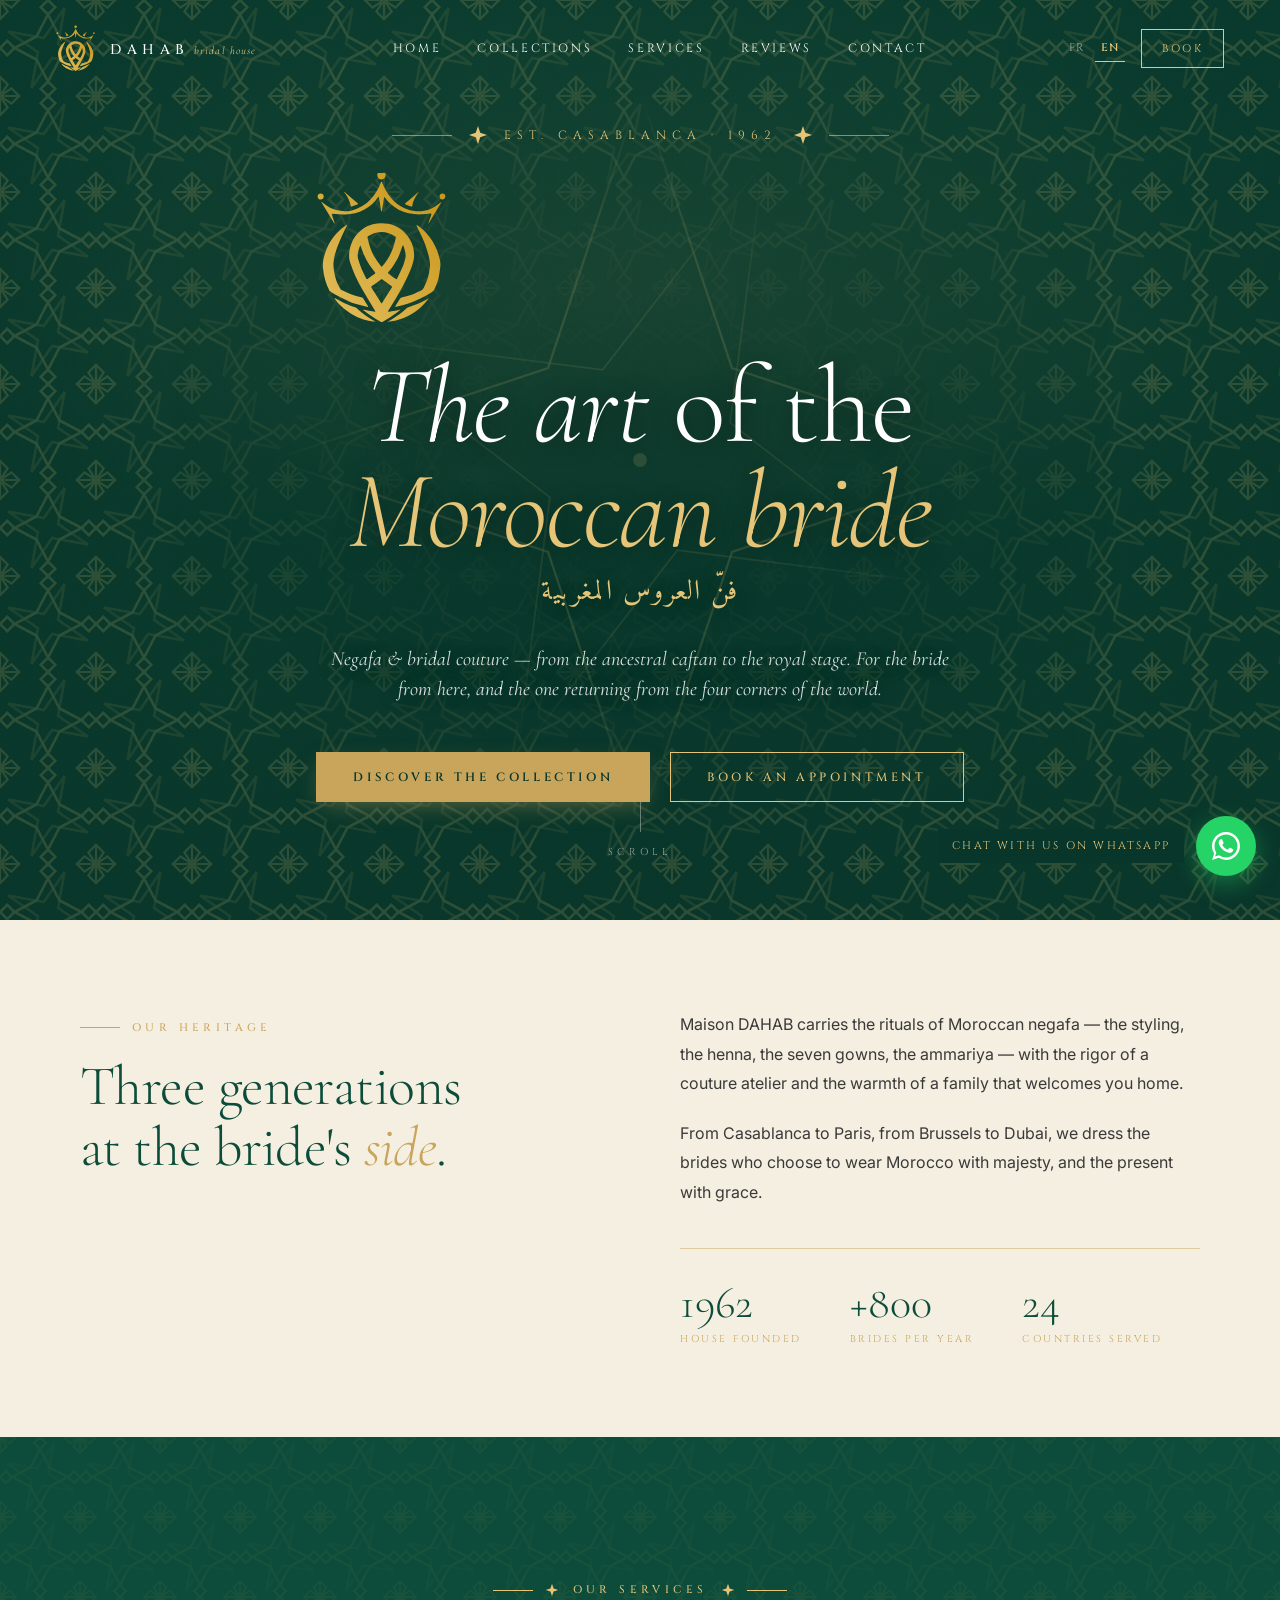
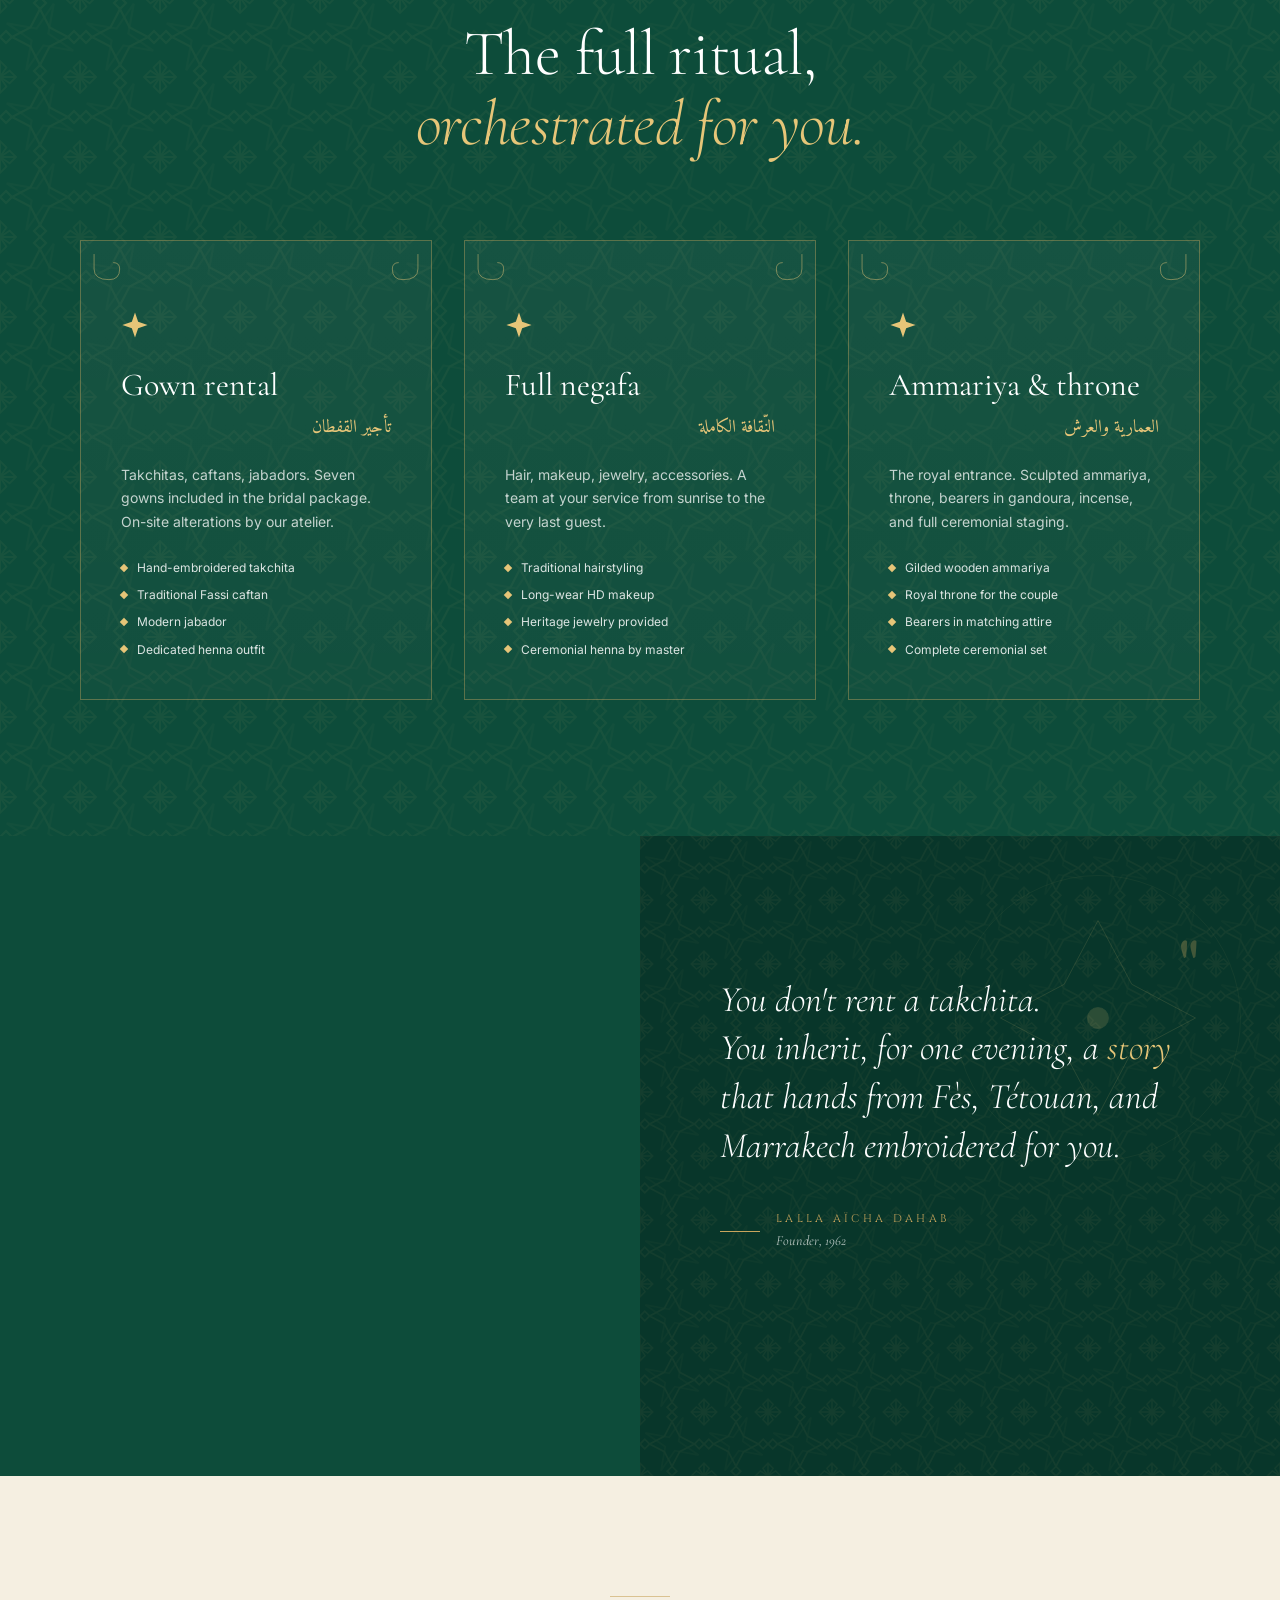
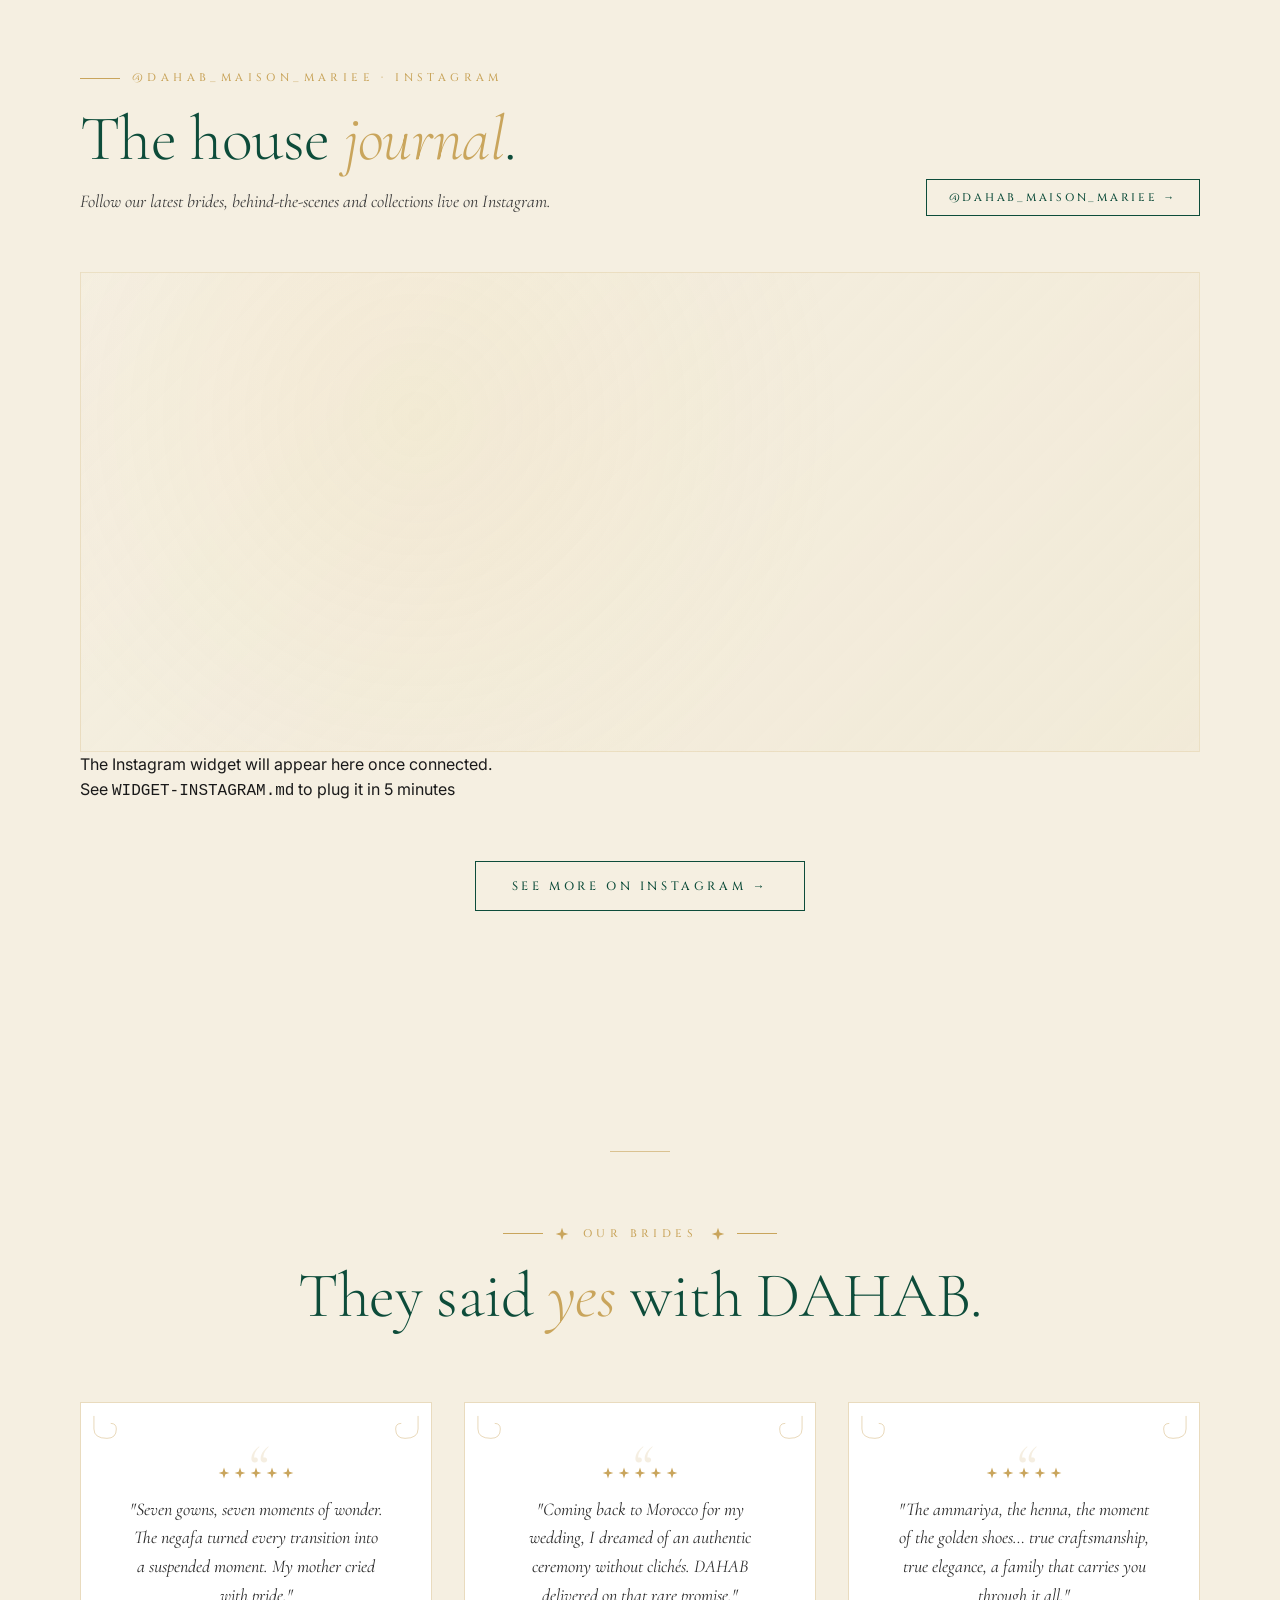
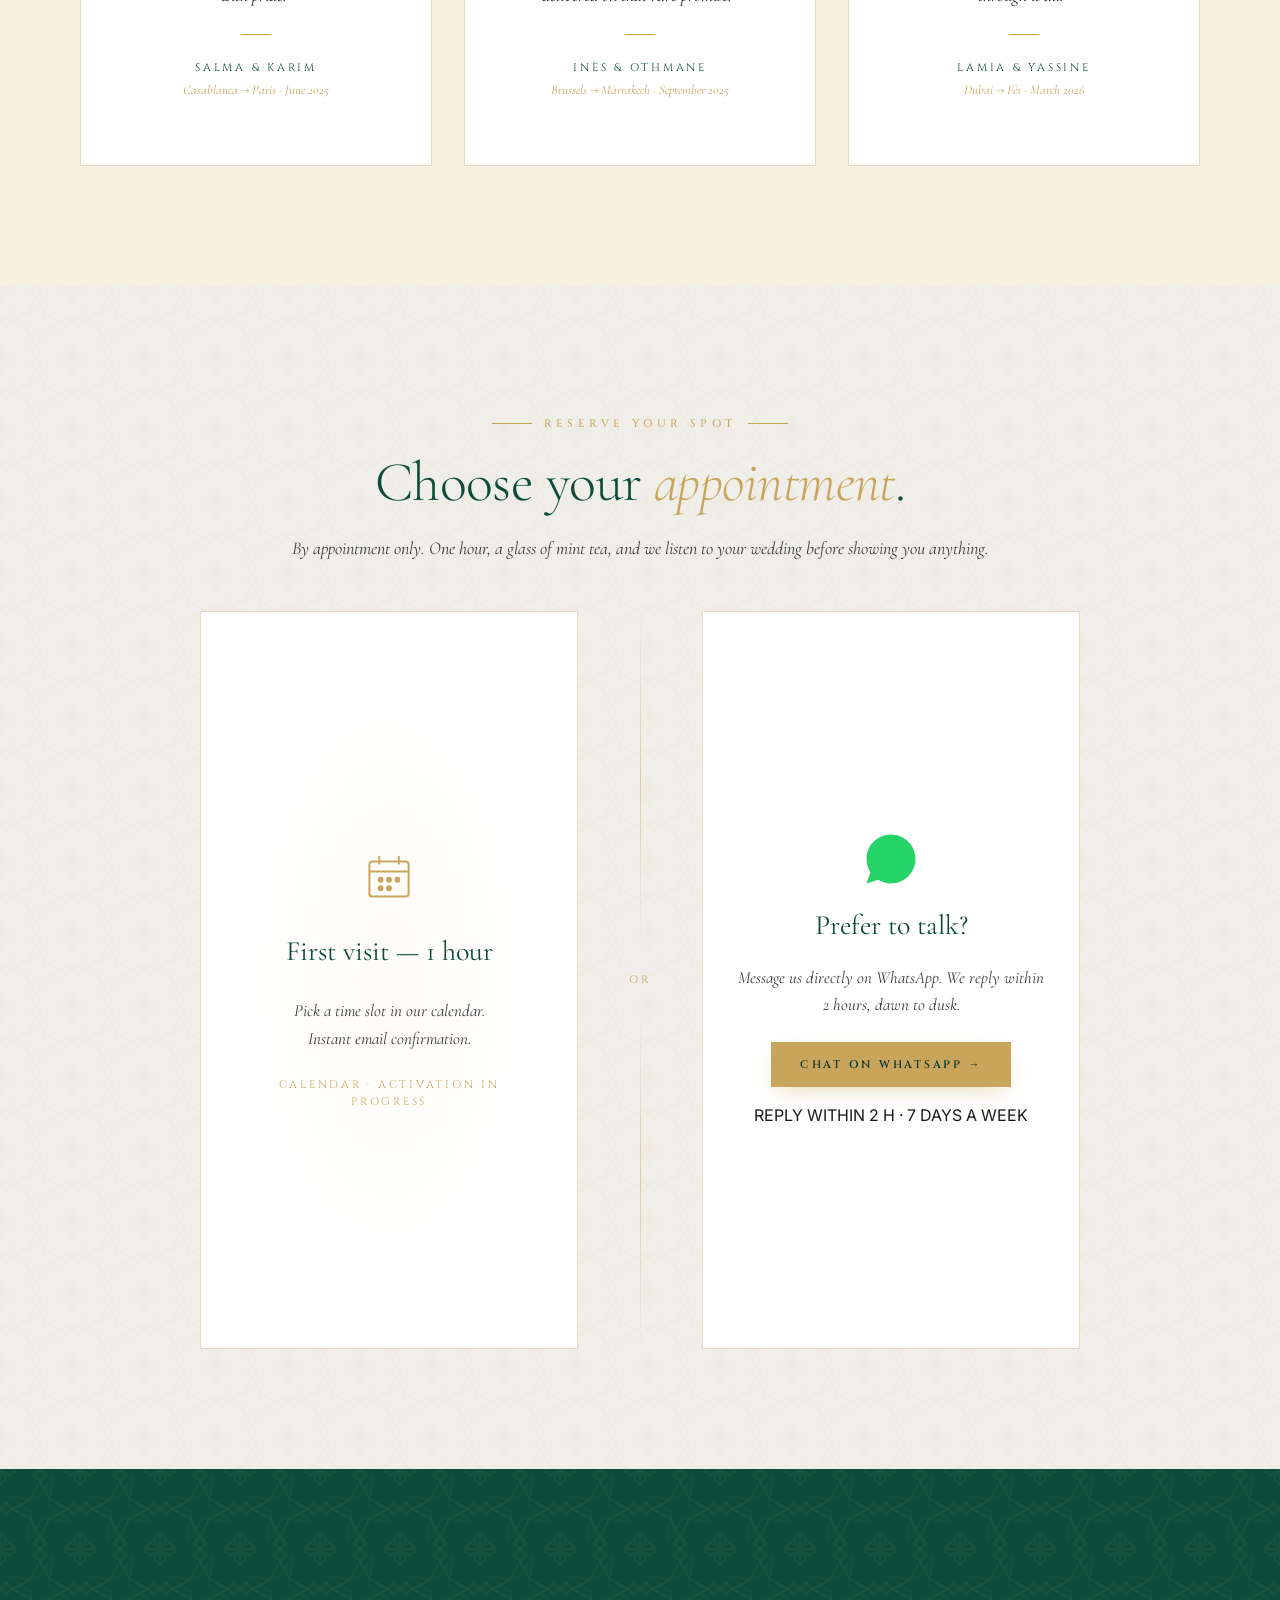
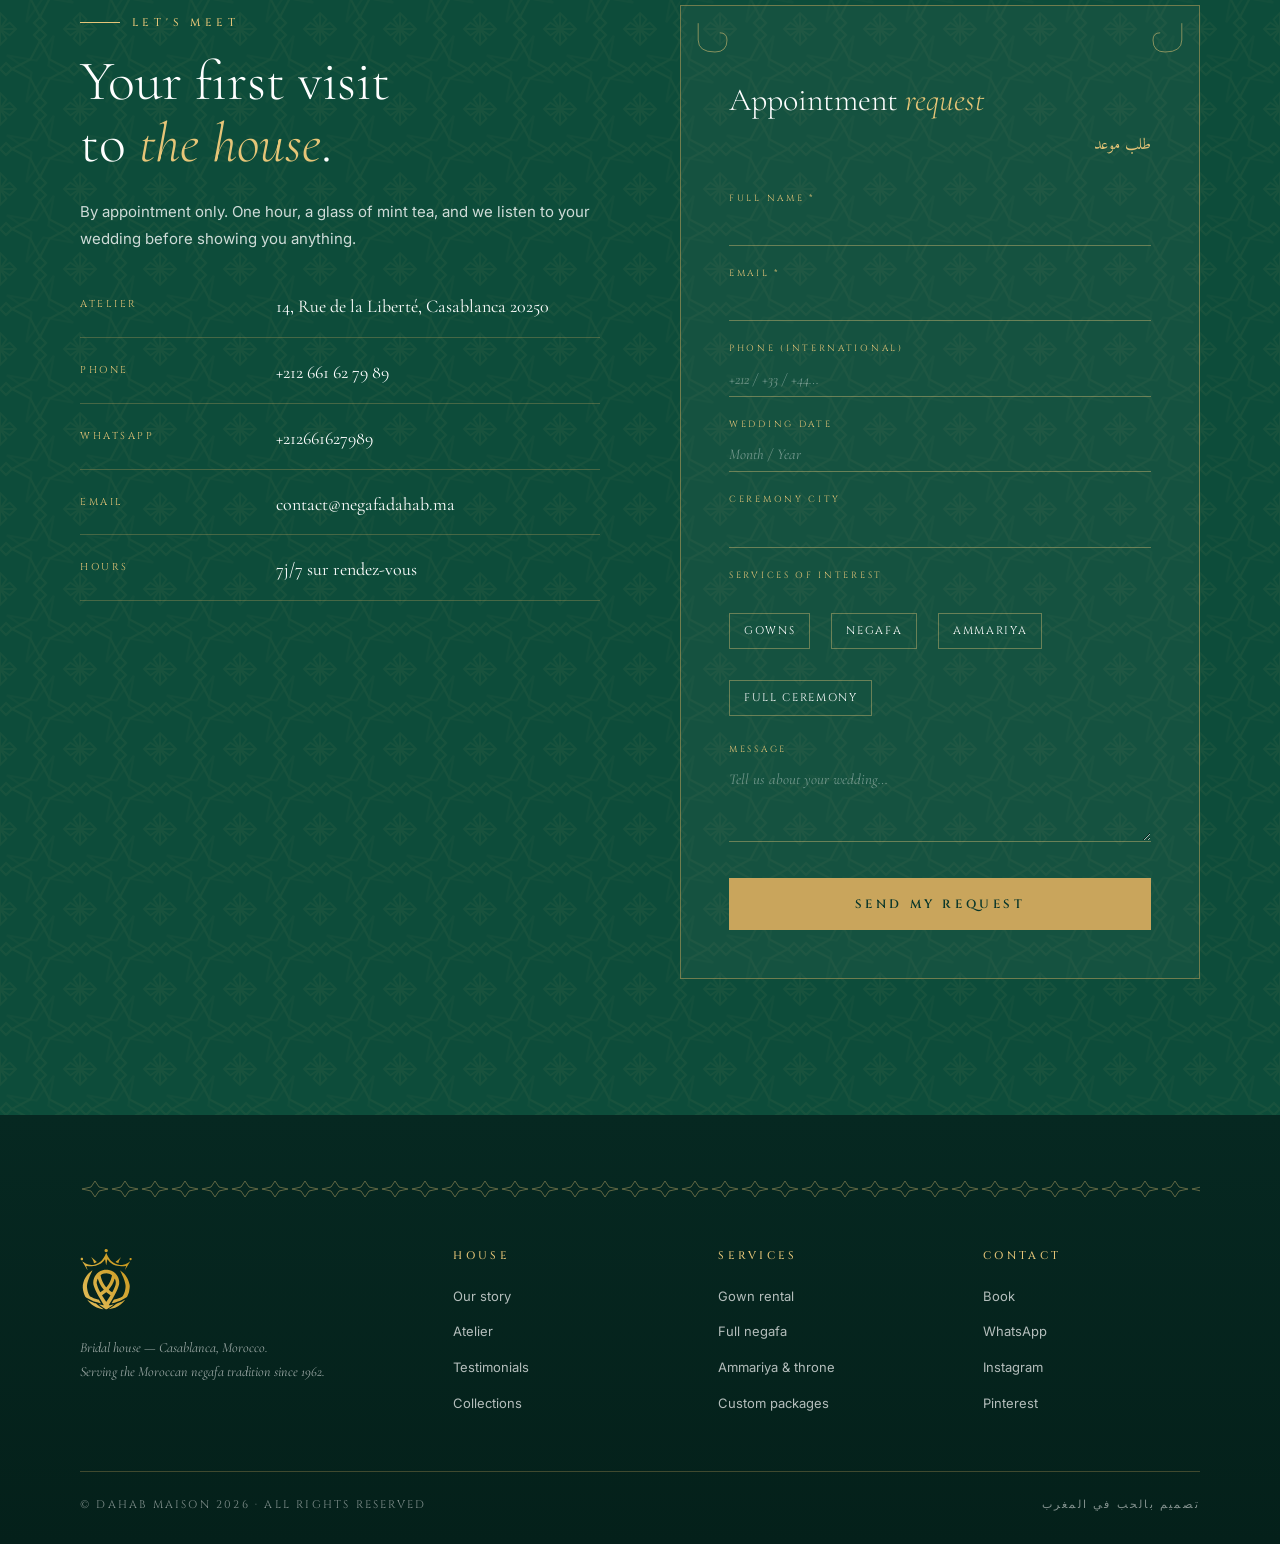
==== en/index.html @ 63f84996 "Initial site" ====
<!doctype html>
<html lang="en">
<head>
  <meta charset="utf-8">
  <meta name="viewport" content="width=device-width, initial-scale=1, viewport-fit=cover">

  <title>DAHAB · Bridal House — Moroccan Negafa &amp; Couture in Casablanca</title>
  <meta name="description" content="Maison DAHAB has carried the Moroccan negafa tradition since 1962 — bridal styling, henna, seven gowns, ammariya. Couture nuptial atelier in Casablanca. By appointment.">
  <meta name="keywords" content="negafa, Moroccan wedding, takchita, caftan, ammariya, henna, bride Casablanca, DAHAB, Morocco wedding, bridal couture">
  <meta name="author" content="DAHAB Bridal House">
  <meta name="theme-color" content="#0d4c3a">

  <link rel="canonical" href="https://negafadahab.ma/en/">
  <link rel="alternate" hreflang="fr" href="https://negafadahab.ma/">
  <link rel="alternate" hreflang="en" href="https://negafadahab.ma/en/">
  <link rel="alternate" hreflang="x-default" href="https://negafadahab.ma/">

  <meta property="og:type" content="website">
  <meta property="og:locale" content="en_US">
  <meta property="og:locale:alternate" content="fr_MA">
  <meta property="og:title" content="DAHAB · Moroccan Bridal House — Casablanca">
  <meta property="og:description" content="Negafa &amp; bridal couture. Three generations serving the bride — since 1962.">
  <meta property="og:url" content="https://negafadahab.ma/en/">
  <meta property="og:site_name" content="DAHAB Bridal House">
  <meta property="og:image" content="https://negafadahab.ma/assets/images/og-image.jpg">
  <meta name="twitter:card" content="summary_large_image">
  <meta name="twitter:image" content="https://negafadahab.ma/assets/images/og-image.jpg">

  <link rel="icon" type="image/png" sizes="32x32" href="../assets/images/favicon-32.png">
  <link rel="apple-touch-icon" sizes="180x180" href="../assets/images/apple-touch-icon.png">

  <link rel="preconnect" href="https://fonts.googleapis.com">
  <link rel="preconnect" href="https://fonts.gstatic.com" crossorigin>
  <link rel="stylesheet" href="https://fonts.googleapis.com/css2?family=Cormorant+Garamond:ital,wght@0,300;0,400;1,300;1,400&family=Cinzel:wght@400;500;600&family=Amiri:ital,wght@0,400;1,400&family=Inter:wght@300;400;500;600&display=swap">
  <link rel="stylesheet" href="../assets/css/style.css">

  <script type="application/ld+json">
  {
    "@context": "https://schema.org",
    "@type": "BeautySalon",
    "name": "DAHAB Bridal House",
    "alternateName": "Negafa DAHAB",
    "description": "Moroccan negafa house — bridal styling, henna, seven gowns, ammariya. Three generations serving the bride since 1962.",
    "url": "https://negafadahab.ma/en/",
    "logo": "https://negafadahab.ma/assets/images/logo-emblem-512.png",
    "image": "https://negafadahab.ma/assets/images/og-image.jpg",
    "telephone": "+212 661 62 79 89",
    "priceRange": "$$$$",
    "address": {
      "@type": "PostalAddress",
      "streetAddress": "14, Rue de la Liberté",
      "addressLocality": "Casablanca",
      "postalCode": "20250",
      "addressCountry": "MA"
    },
    "openingHoursSpecification": [{
      "@type": "OpeningHoursSpecification",
      "dayOfWeek": ["Monday","Tuesday","Wednesday","Thursday","Friday","Saturday","Sunday"],
      "opens": "00:00",
      "closes": "23:59",
      "description": "Sur rendez-vous uniquement / By appointment only"
    }],
    "founder": "Lalla Aïcha Dahab",
    "foundingDate": "1962"
  }
  </script>
</head>
<body>

<!-- ============ NAV ============ -->
<nav class="nav" role="navigation" aria-label="Main navigation">
  <a href="#home" class="nav__brand" aria-label="DAHAB — Home">
    <img src="../assets/images/logo-emblem.svg" width="42" alt="DAHAB" class="dahab-logo"/>
    <span class="nav__brand-text">
      <span class="word">DAHAB</span>
      <span class="sub">bridal house</span>
    </span>
  </a>

  <div class="nav__links">
    <a href="#home">Home</a>
    <a href="#collections">Collections</a>
    <a href="#services">Services</a>
    <a href="#reviews">Reviews</a>
    <a href="#contact">Contact</a>
  </div>

  <div class="nav__right">
    <div class="lang-switcher">
      <a href="../">FR</a>
      <a href="./" class="active" aria-current="page">EN</a>
    </div>
    <a href="#contact" class="nav__cta">Book</a>
    <button class="nav__hamburger" aria-label="Open menu" aria-expanded="false">
      <span></span><span></span><span></span>
    </button>
  </div>
</nav>

<div class="mobile-drawer" role="dialog" aria-label="Mobile menu">
  <a href="#home">Home</a>
  <a href="#collections">Collections</a>
  <a href="#services">Services</a>
  <a href="#reviews">Reviews</a>
  <a href="#contact">Contact</a>
  <a href="../">Français</a>
</div>

<!-- ============ HERO ============ -->
<section class="hero" id="home">
  <div class="hero__media">
    <video class="hero__video hero__video--mobile" autoplay muted loop playsinline preload="metadata"
           poster="../assets/images/hero-poster.jpg" aria-hidden="true">
      <source src="../assets/video/hero-mobile.mp4" type="video/mp4">
    </video>
  </div>
  <div class="hero__overlay"></div>

  <svg class="hero__pattern" xmlns="http://www.w3.org/2000/svg" width="100%" height="100%" preserveAspectRatio="xMidYMid slice" aria-hidden="true">
    <defs>
      <pattern id="khatamHero" x="0" y="0" width="96" height="96" patternUnits="userSpaceOnUse">
        <g fill="none" stroke="#e6c578" stroke-width="2.6" stroke-linejoin="miter" stroke-linecap="square">
          <polygon points="48.0,14.399999999999999 59.519999999999996,36.480000000000004 81.6,48.0 59.519999999999996,59.519999999999996 48.0,81.6 36.480000000000004,59.519999999999996 14.399999999999999,48.0 36.480000000000004,36.480000000000004"/>
          <polygon points="48.0,4.800000000000001 55.67999999999999,40.32 91.19999999999999,48.0 55.67999999999999,55.67999999999999 48.0,91.19999999999999 40.32,55.67999999999999 4.800000000000001,48.0 40.32,40.32" transform="rotate(22.5 48.0 48.0)" opacity="0.55"/>
        </g>
        <g fill="none" stroke="#e6c578" stroke-width="2.6" stroke-linejoin="miter">
          <polygon points="48.0,0 55.199999999999996,7.199999999999999 48.0,14.399999999999999 40.8,7.199999999999999"/>
          <polygon points="96,48.0 88.80000000000001,55.199999999999996 81.6,48.0 88.80000000000001,40.8"/>
          <polygon points="48.0,96 55.199999999999996,88.80000000000001 48.0,81.6 40.8,88.80000000000001"/>
          <polygon points="0,48.0 7.199999999999999,55.199999999999996 14.399999999999999,48.0 7.199999999999999,40.8"/>
        </g>
        <g fill="none" stroke="#e6c578" stroke-width="2.21" stroke-linejoin="miter">
          <polygon points="0,0 11.52,7.68 19.200000000000003,0"/>
          <polygon points="0,0 7.68,11.52 0,19.200000000000003"/>
          <polygon points="96,0 84.48,7.68 76.80000000000001,0"/>
          <polygon points="96,0 88.32000000000001,11.52 96,19.200000000000003"/>
          <polygon points="0,96 11.52,88.32000000000001 19.200000000000003,96"/>
          <polygon points="0,96 7.68,84.48 0,76.80000000000001"/>
          <polygon points="96,96 84.48,88.32000000000001 76.80000000000001,96"/>
          <polygon points="96,96 88.32000000000001,84.48 96,76.80000000000001"/>
        </g>
      </pattern>
    </defs>
    <rect width="100%" height="100%" fill="url(#khatamHero)"/>
  </svg>

  <svg class="hero__medallion" viewBox="0 0 400 400" xmlns="http://www.w3.org/2000/svg" aria-hidden="true">
    <defs>
      <radialGradient id="medFade" cx="50%" cy="50%" r="50%">
        <stop offset="0%" stop-color="#e6c578" stop-opacity="0.9"/>
        <stop offset="55%" stop-color="#e6c578" stop-opacity="0.5"/>
        <stop offset="100%" stop-color="#e6c578" stop-opacity="0"/>
      </radialGradient>
    </defs>
    <g fill="none" stroke="url(#medFade)" stroke-width="0.8" stroke-linejoin="miter">
      <circle cx="200" cy="200" r="190"/>
      <circle cx="200" cy="200" r="160" opacity="0.7"/>
      <polygon points="200,40 240,160 360,200 240,240 200,360 160,240 40,200 160,160" stroke-width="1"/>
      <polygon points="200,60 230,170 340,200 230,230 200,340 170,230 60,200 170,170" transform="rotate(22.5 200 200)" opacity="0.7"/>
      <circle cx="200" cy="200" r="70" opacity="0.5"/>
    </g>
    <circle cx="200" cy="200" r="3" fill="#e6c578" opacity="0.8"/>
  </svg>

  <div class="hero__inner">
    <div class="hero__eyebrow">
      <span class="line"></span>
      <svg width="20" height="20" viewBox="0 0 40 40" aria-hidden="true"><g fill="#e6c578"><polygon points="20,2 24.5,15.5 38,20 24.5,24.5 20,38 15.5,24.5 2,20 15.5,15.5"/></g></svg>
      <span class="label">EST. CASABLANCA · 1962</span>
      <svg width="20" height="20" viewBox="0 0 40 40" aria-hidden="true"><g fill="#e6c578"><polygon points="20,2 24.5,15.5 38,20 24.5,24.5 20,38 15.5,24.5 2,20 15.5,15.5"/></g></svg>
      <span class="line"></span>
    </div>

    <img src="../assets/images/logo-emblem.svg" width="140" alt="DAHAB" class="dahab-logo"/>

    <h1>
      <span class="it">The art</span> of the <br>
      <span class="gold">Moroccan bride</span>
    </h1>

    <div class="hero__arabic" dir="rtl" lang="ar">فنّ العروس المغربية</div>

    <p class="lead">
      Negafa &amp; bridal couture — from the ancestral caftan to the royal stage. For the bride from here, and the one returning from the four corners of the world.
    </p>

    <div class="hero__ctas">
      <a href="#collections" class="btn btn--gold">Discover the collection</a>
      <a href="#booking" class="btn btn--outline">Book an appointment</a>
    </div>
  </div>

  <a href="#heritage" class="hero__scroll" aria-label="Scroll down">SCROLL</a>
</section>

<!-- ============ HERITAGE ============ -->
<section class="heritage reveal" id="heritage">
  <div class="heritage__grid">
    <div>
      <div class="eyebrow">OUR HERITAGE</div>
      <h2 class="h-display">
        Three generations<br>at the bride's <span class="gold">side</span>.
      </h2>
    </div>
    <div>
      <p class="body-text">
        Maison DAHAB carries the rituals of Moroccan negafa — the styling, the henna, the seven gowns, the ammariya — with the rigor of a couture atelier and the warmth of a family that welcomes you home.
      </p>
      <p class="body-text">
        From Casablanca to Paris, from Brussels to Dubai, we dress the brides who choose to wear Morocco with majesty, and the present with grace.
      </p>
      <div class="stats">
        <div><div class="stat__num">1962</div><div class="stat__label">House founded</div></div>
        <div><div class="stat__num">+800</div><div class="stat__label">Brides per year</div></div>
        <div><div class="stat__num">24</div><div class="stat__label">Countries served</div></div>
      </div>
    </div>
  </div>
</section>

<!-- ============ SERVICES ============ -->
<section class="services" id="services">
  <svg class="services__bg" xmlns="http://www.w3.org/2000/svg" width="100%" height="100%" preserveAspectRatio="xMidYMid slice" aria-hidden="true">
    <defs><pattern id="khatamSvc" x="0" y="0" width="80" height="80" patternUnits="userSpaceOnUse">
        <g fill="none" stroke="#e6c578" stroke-width="2.2" stroke-linejoin="miter" stroke-linecap="square">
          <polygon points="40.0,12.0 49.6,30.4 68.0,40.0 49.6,49.6 40.0,68.0 30.4,49.6 12.0,40.0 30.4,30.4"/>
          <polygon points="40.0,4.0 46.4,33.6 76.0,40.0 46.4,46.4 40.0,76.0 33.6,46.4 4.0,40.0 33.6,33.6" transform="rotate(22.5 40.0 40.0)" opacity="0.55"/>
        </g>
        <g fill="none" stroke="#e6c578" stroke-width="2.2" stroke-linejoin="miter">
          <polygon points="40.0,0 46.0,6.0 40.0,12.0 34.0,6.0"/>
          <polygon points="80,40.0 74.0,46.0 68.0,40.0 74.0,34.0"/>
          <polygon points="40.0,80 46.0,74.0 40.0,68.0 34.0,74.0"/>
          <polygon points="0,40.0 6.0,46.0 12.0,40.0 6.0,34.0"/>
        </g>
        <g fill="none" stroke="#e6c578" stroke-width="1.87" stroke-linejoin="miter">
          <polygon points="0,0 9.6,6.4 16.0,0"/>
          <polygon points="0,0 6.4,9.6 0,16.0"/>
          <polygon points="80,0 70.4,6.4 64.0,0"/>
          <polygon points="80,0 73.60000000000001,9.6 80,16.0"/>
          <polygon points="0,80 9.6,73.60000000000001 16.0,80"/>
          <polygon points="0,80 6.4,70.4 0,64.0"/>
          <polygon points="80,80 70.4,73.60000000000001 64.0,80"/>
          <polygon points="80,80 73.60000000000001,70.4 80,64.0"/>
        </g>
      </pattern></defs>
    <rect width="100%" height="100%" fill="url(#khatamSvc)"/>
  </svg>
  <div class="services__inner">
    <div class="services__head reveal">
      <div class="eyebrow eyebrow--center eyebrow--light">
        <span style="display:inline-flex;align-items:center;gap:14px;">
          <svg width="14" height="14" viewBox="0 0 40 40" aria-hidden="true"><g fill="#e6c578"><polygon points="20,2 24.5,15.5 38,20 24.5,24.5 20,38 15.5,24.5 2,20 15.5,15.5"/></g></svg>
          OUR SERVICES
          <svg width="14" height="14" viewBox="0 0 40 40" aria-hidden="true"><g fill="#e6c578"><polygon points="20,2 24.5,15.5 38,20 24.5,24.5 20,38 15.5,24.5 2,20 15.5,15.5"/></g></svg>
        </span>
      </div>
      <h2 class="h-display h-display--on-dark">The full ritual,<br><span class="gold">orchestrated for you.</span></h2>
    </div>

    <div class="services__grid">
      <article class="service-card reveal">
        <svg class="corner corner--tl" viewBox="0 0 60 60" aria-hidden="true"><g fill="none" stroke="#e6c578" stroke-width="0.9"><path d="M2 2 L2 30 Q2 50 30 50 Q50 50 50 30 Q50 18 38 18"/></g></svg>
        <svg class="corner corner--tr" viewBox="0 0 60 60" aria-hidden="true"><g fill="none" stroke="#e6c578" stroke-width="0.9"><path d="M2 2 L2 30 Q2 50 30 50 Q50 50 50 30 Q50 18 38 18"/></g></svg>
        <div class="service-card__inner">
          <svg width="28" height="28" viewBox="0 0 40 40" aria-hidden="true"><g fill="#e6c578"><polygon points="20,2 24.5,15.5 38,20 24.5,24.5 20,38 15.5,24.5 2,20 15.5,15.5"/></g></svg>
          <h3>Gown rental</h3>
          <div class="ar" dir="rtl" lang="ar">تأجير القفطان</div>
          <p>Takchitas, caftans, jabadors. Seven gowns included in the bridal package. On-site alterations by our atelier.</p>
          <ul>
            <li>Hand-embroidered takchita</li>
            <li>Traditional Fassi caftan</li>
            <li>Modern jabador</li>
            <li>Dedicated henna outfit</li>
          </ul>
        </div>
      </article>

      <article class="service-card reveal">
        <svg class="corner corner--tl" viewBox="0 0 60 60" aria-hidden="true"><g fill="none" stroke="#e6c578" stroke-width="0.9"><path d="M2 2 L2 30 Q2 50 30 50 Q50 50 50 30 Q50 18 38 18"/></g></svg>
        <svg class="corner corner--tr" viewBox="0 0 60 60" aria-hidden="true"><g fill="none" stroke="#e6c578" stroke-width="0.9"><path d="M2 2 L2 30 Q2 50 30 50 Q50 50 50 30 Q50 18 38 18"/></g></svg>
        <div class="service-card__inner">
          <svg width="28" height="28" viewBox="0 0 40 40" aria-hidden="true"><g fill="#e6c578"><polygon points="20,2 24.5,15.5 38,20 24.5,24.5 20,38 15.5,24.5 2,20 15.5,15.5"/></g></svg>
          <h3>Full negafa</h3>
          <div class="ar" dir="rtl" lang="ar">النّقافة الكاملة</div>
          <p>Hair, makeup, jewelry, accessories. A team at your service from sunrise to the very last guest.</p>
          <ul>
            <li>Traditional hairstyling</li>
            <li>Long-wear HD makeup</li>
            <li>Heritage jewelry provided</li>
            <li>Ceremonial henna by master</li>
          </ul>
        </div>
      </article>

      <article class="service-card reveal">
        <svg class="corner corner--tl" viewBox="0 0 60 60" aria-hidden="true"><g fill="none" stroke="#e6c578" stroke-width="0.9"><path d="M2 2 L2 30 Q2 50 30 50 Q50 50 50 30 Q50 18 38 18"/></g></svg>
        <svg class="corner corner--tr" viewBox="0 0 60 60" aria-hidden="true"><g fill="none" stroke="#e6c578" stroke-width="0.9"><path d="M2 2 L2 30 Q2 50 30 50 Q50 50 50 30 Q50 18 38 18"/></g></svg>
        <div class="service-card__inner">
          <svg width="28" height="28" viewBox="0 0 40 40" aria-hidden="true"><g fill="#e6c578"><polygon points="20,2 24.5,15.5 38,20 24.5,24.5 20,38 15.5,24.5 2,20 15.5,15.5"/></g></svg>
          <h3>Ammariya &amp; throne</h3>
          <div class="ar" dir="rtl" lang="ar">العمارية والعرش</div>
          <p>The royal entrance. Sculpted ammariya, throne, bearers in gandoura, incense, and full ceremonial staging.</p>
          <ul>
            <li>Gilded wooden ammariya</li>
            <li>Royal throne for the couple</li>
            <li>Bearers in matching attire</li>
            <li>Complete ceremonial set</li>
          </ul>
        </div>
      </article>
    </div>
  </div>
</section>

<!-- ============ EDITORIAL ============ -->
<section class="editorial" id="atelier">
  <div class="editorial__grid">
    <div class="editorial__photo" data-img style="--bg-image: url('/assets/images/founder.jpg');" role="img" aria-label="Lalla Aïcha Dahab — house founder"></div>
    <div class="editorial__copy">
      <svg class="editorial__pattern" xmlns="http://www.w3.org/2000/svg" width="100%" height="100%" preserveAspectRatio="xMidYMid slice" aria-hidden="true"><defs><pattern id="khatamEd" x="0" y="0" width="64" height="64" patternUnits="userSpaceOnUse">
        <g fill="none" stroke="#e6c578" stroke-width="1.8" stroke-linejoin="miter" stroke-linecap="square">
          <polygon points="32.0,9.6 39.68,24.32 54.4,32.0 39.68,39.68 32.0,54.4 24.32,39.68 9.6,32.0 24.32,24.32"/>
          <polygon points="32.0,3.2 37.12,26.88 60.8,32.0 37.12,37.12 32.0,60.8 26.88,37.12 3.2,32.0 26.88,26.88" transform="rotate(22.5 32.0 32.0)" opacity="0.55"/>
        </g>
        <g fill="none" stroke="#e6c578" stroke-width="1.8" stroke-linejoin="miter">
          <polygon points="32.0,0 36.8,4.8 32.0,9.6 27.2,4.8"/>
          <polygon points="64,32.0 59.2,36.8 54.4,32.0 59.2,27.2"/>
          <polygon points="32.0,64 36.8,59.2 32.0,54.4 27.2,59.2"/>
          <polygon points="0,32.0 4.8,36.8 9.6,32.0 4.8,27.2"/>
        </g>
        <g fill="none" stroke="#e6c578" stroke-width="1.53" stroke-linejoin="miter">
          <polygon points="0,0 7.68,5.12 12.8,0"/>
          <polygon points="0,0 5.12,7.68 0,12.8"/>
          <polygon points="64,0 56.32,5.12 51.2,0"/>
          <polygon points="64,0 58.88,7.68 64,12.8"/>
          <polygon points="0,64 7.68,58.88 12.8,64"/>
          <polygon points="0,64 5.12,56.32 0,51.2"/>
          <polygon points="64,64 56.32,58.88 51.2,64"/>
          <polygon points="64,64 58.88,56.32 64,51.2"/>
        </g>
      </pattern></defs><rect width="100%" height="100%" fill="url(#khatamEd)"/></svg>
      <svg class="editorial__medallion" viewBox="0 0 400 400" aria-hidden="true"><g fill="none" stroke="#e6c578" stroke-width="1"><circle cx="200" cy="200" r="190" opacity="0.4"/><polygon points="200,70 245,155 330,200 245,245 200,330 155,245 70,200 155,155"/><circle cx="200" cy="200" r="14" fill="#e6c578" opacity="0.9"/></g></svg>
      <div style="position:relative;">
        <div class="editorial__quote-mark" dir="rtl">"</div>
        <p class="editorial__quote">
          You don't rent a takchita.<br>
          You inherit, for one evening, a <span class="gold">story</span> that hands from Fès, Tétouan, and Marrakech embroidered for you.
        </p>
        <div class="editorial__attr">
          <span class="line"></span>
          <div>
            <div class="name">LALLA AÏCHA DAHAB</div>
            <div class="role">Founder, 1962</div>
          </div>
        </div>
      </div>
    </div>
  </div>
</section>

<!-- ============ GALLERY (Instagram feed) ============ -->
<section class="gallery" id="collections">
  <div class="gallery__inner">
    <div class="gallery__head reveal">
      <div>
        <div class="eyebrow">@DAHAB_MAISON_MARIEE · INSTAGRAM</div>
        <h2 class="h-display">
          The house <span class="gold">journal</span>.
        </h2>
        <p class="gallery__intro">
          Follow our latest brides, behind-the-scenes and collections live on Instagram.
        </p>
      </div>
      <a href="https://www.instagram.com/dahab_maison_mariee/" target="_blank" rel="noopener" data-cfg-instagram class="btn btn--outline-dark btn--small gallery__follow">
        @dahab_maison_mariee →
      </a>
    </div>

    <div class="instagram-feed" id="instagram-feed" data-posts="9">
      <div class="elfsight-app-f809338d-544b-4438-9998-e656a248acb5" data-elfsight-app-lazy></div>
        <p>The Instagram widget will appear here once connected.</p>
        <p class="hint">See <code>WIDGET-INSTAGRAM.md</code> to plug it in 5 minutes</p>
      </div>
    </div>

    <div class="gallery__archive">
      <a href="https://www.instagram.com/dahab_maison_mariee/" target="_blank" rel="noopener" data-cfg-instagram class="btn btn--outline-dark">
        See more on Instagram →
      </a>
    </div>
  </div>
</section>

<!-- ============ TESTIMONIALS ============ -->
<section class="testimonials reveal" id="reviews">
  <div class="testimonials__inner">
    <div class="testimonials__head">
      <div class="eyebrow eyebrow--center">
        <span style="display:inline-flex;align-items:center;gap:14px;">
          <svg width="14" height="14" viewBox="0 0 40 40" aria-hidden="true"><g fill="#c9a55c"><polygon points="20,2 24.5,15.5 38,20 24.5,24.5 20,38 15.5,24.5 2,20 15.5,15.5"/></g></svg>
          OUR BRIDES
          <svg width="14" height="14" viewBox="0 0 40 40" aria-hidden="true"><g fill="#c9a55c"><polygon points="20,2 24.5,15.5 38,20 24.5,24.5 20,38 15.5,24.5 2,20 15.5,15.5"/></g></svg>
        </span>
      </div>
      <h2 class="h-display">They said <span class="gold">yes</span> with DAHAB.</h2>
    </div>

    <div class="testimonials__grid">
      <article class="testimonial">
        <svg class="corner corner--tl" viewBox="0 0 60 60" aria-hidden="true"><g fill="none" stroke="#c9a55c" stroke-width="0.9"><path d="M2 2 L2 30 Q2 50 30 50 Q50 50 50 30 Q50 18 38 18"/></g></svg>
        <svg class="corner corner--tr" viewBox="0 0 60 60" aria-hidden="true"><g fill="none" stroke="#c9a55c" stroke-width="0.9"><path d="M2 2 L2 30 Q2 50 30 50 Q50 50 50 30 Q50 18 38 18"/></g></svg>
        <div class="testimonial__inner">
          <div class="testimonial__stars" aria-label="5 stars">
            <svg width="12" height="12" viewBox="0 0 40 40"><polygon points="20,2 24.5,15.5 38,20 24.5,24.5 20,38 15.5,24.5 2,20 15.5,15.5" fill="#c9a55c"/></svg>
            <svg width="12" height="12" viewBox="0 0 40 40"><polygon points="20,2 24.5,15.5 38,20 24.5,24.5 20,38 15.5,24.5 2,20 15.5,15.5" fill="#c9a55c"/></svg>
            <svg width="12" height="12" viewBox="0 0 40 40"><polygon points="20,2 24.5,15.5 38,20 24.5,24.5 20,38 15.5,24.5 2,20 15.5,15.5" fill="#c9a55c"/></svg>
            <svg width="12" height="12" viewBox="0 0 40 40"><polygon points="20,2 24.5,15.5 38,20 24.5,24.5 20,38 15.5,24.5 2,20 15.5,15.5" fill="#c9a55c"/></svg>
            <svg width="12" height="12" viewBox="0 0 40 40"><polygon points="20,2 24.5,15.5 38,20 24.5,24.5 20,38 15.5,24.5 2,20 15.5,15.5" fill="#c9a55c"/></svg>
          </div>
          <blockquote class="testimonial__quote">"Seven gowns, seven moments of wonder. The negafa turned every transition into a suspended moment. My mother cried with pride."</blockquote>
          <div class="testimonial__rule"></div>
          <div class="testimonial__name">SALMA &amp; KARIM</div>
          <div class="testimonial__meta">Casablanca → Paris · June 2025</div>
        </div>
      </article>

      <article class="testimonial">
        <svg class="corner corner--tl" viewBox="0 0 60 60" aria-hidden="true"><g fill="none" stroke="#c9a55c" stroke-width="0.9"><path d="M2 2 L2 30 Q2 50 30 50 Q50 50 50 30 Q50 18 38 18"/></g></svg>
        <svg class="corner corner--tr" viewBox="0 0 60 60" aria-hidden="true"><g fill="none" stroke="#c9a55c" stroke-width="0.9"><path d="M2 2 L2 30 Q2 50 30 50 Q50 50 50 30 Q50 18 38 18"/></g></svg>
        <div class="testimonial__inner">
          <div class="testimonial__stars" aria-label="5 stars">
            <svg width="12" height="12" viewBox="0 0 40 40"><polygon points="20,2 24.5,15.5 38,20 24.5,24.5 20,38 15.5,24.5 2,20 15.5,15.5" fill="#c9a55c"/></svg>
            <svg width="12" height="12" viewBox="0 0 40 40"><polygon points="20,2 24.5,15.5 38,20 24.5,24.5 20,38 15.5,24.5 2,20 15.5,15.5" fill="#c9a55c"/></svg>
            <svg width="12" height="12" viewBox="0 0 40 40"><polygon points="20,2 24.5,15.5 38,20 24.5,24.5 20,38 15.5,24.5 2,20 15.5,15.5" fill="#c9a55c"/></svg>
            <svg width="12" height="12" viewBox="0 0 40 40"><polygon points="20,2 24.5,15.5 38,20 24.5,24.5 20,38 15.5,24.5 2,20 15.5,15.5" fill="#c9a55c"/></svg>
            <svg width="12" height="12" viewBox="0 0 40 40"><polygon points="20,2 24.5,15.5 38,20 24.5,24.5 20,38 15.5,24.5 2,20 15.5,15.5" fill="#c9a55c"/></svg>
          </div>
          <blockquote class="testimonial__quote">"Coming back to Morocco for my wedding, I dreamed of an authentic ceremony without clichés. DAHAB delivered on that rare promise."</blockquote>
          <div class="testimonial__rule"></div>
          <div class="testimonial__name">INÈS &amp; OTHMANE</div>
          <div class="testimonial__meta">Brussels → Marrakech · September 2025</div>
        </div>
      </article>

      <article class="testimonial">
        <svg class="corner corner--tl" viewBox="0 0 60 60" aria-hidden="true"><g fill="none" stroke="#c9a55c" stroke-width="0.9"><path d="M2 2 L2 30 Q2 50 30 50 Q50 50 50 30 Q50 18 38 18"/></g></svg>
        <svg class="corner corner--tr" viewBox="0 0 60 60" aria-hidden="true"><g fill="none" stroke="#c9a55c" stroke-width="0.9"><path d="M2 2 L2 30 Q2 50 30 50 Q50 50 50 30 Q50 18 38 18"/></g></svg>
        <div class="testimonial__inner">
          <div class="testimonial__stars" aria-label="5 stars">
            <svg width="12" height="12" viewBox="0 0 40 40"><polygon points="20,2 24.5,15.5 38,20 24.5,24.5 20,38 15.5,24.5 2,20 15.5,15.5" fill="#c9a55c"/></svg>
            <svg width="12" height="12" viewBox="0 0 40 40"><polygon points="20,2 24.5,15.5 38,20 24.5,24.5 20,38 15.5,24.5 2,20 15.5,15.5" fill="#c9a55c"/></svg>
            <svg width="12" height="12" viewBox="0 0 40 40"><polygon points="20,2 24.5,15.5 38,20 24.5,24.5 20,38 15.5,24.5 2,20 15.5,15.5" fill="#c9a55c"/></svg>
            <svg width="12" height="12" viewBox="0 0 40 40"><polygon points="20,2 24.5,15.5 38,20 24.5,24.5 20,38 15.5,24.5 2,20 15.5,15.5" fill="#c9a55c"/></svg>
            <svg width="12" height="12" viewBox="0 0 40 40"><polygon points="20,2 24.5,15.5 38,20 24.5,24.5 20,38 15.5,24.5 2,20 15.5,15.5" fill="#c9a55c"/></svg>
          </div>
          <blockquote class="testimonial__quote">"The ammariya, the henna, the moment of the golden shoes… true craftsmanship, true elegance, a family that carries you through it all."</blockquote>
          <div class="testimonial__rule"></div>
          <div class="testimonial__name">LAMIA &amp; YASSINE</div>
          <div class="testimonial__meta">Dubai → Fès · March 2026</div>
        </div>
      </article>
    </div>
  </div>
</section>

<!-- ============ BOOKING ============ -->
<section class="booking reveal" id="booking">
  <svg class="booking__bg" xmlns="http://www.w3.org/2000/svg" width="100%" height="100%" preserveAspectRatio="xMidYMid slice" aria-hidden="true"><defs><pattern id="khatamBk" x="0" y="0" width="72" height="72" patternUnits="userSpaceOnUse">
        <g fill="none" stroke="#c9a55c" stroke-width="1.8" stroke-linejoin="miter" stroke-linecap="square">
          <polygon points="36.0,10.799999999999999 44.64,27.36 61.199999999999996,36.0 44.64,44.64 36.0,61.199999999999996 27.36,44.64 10.799999999999999,36.0 27.36,27.36"/>
          <polygon points="36.0,3.6 41.76,30.24 68.39999999999999,36.0 41.76,41.76 36.0,68.39999999999999 30.24,41.76 3.6,36.0 30.24,30.24" transform="rotate(22.5 36.0 36.0)" opacity="0.55"/>
        </g>
        <g fill="none" stroke="#c9a55c" stroke-width="1.8" stroke-linejoin="miter">
          <polygon points="36.0,0 41.4,5.3999999999999995 36.0,10.799999999999999 30.599999999999998,5.3999999999999995"/>
          <polygon points="72,36.0 66.60000000000001,41.4 61.199999999999996,36.0 66.60000000000001,30.599999999999998"/>
          <polygon points="36.0,72 41.4,66.60000000000001 36.0,61.199999999999996 30.599999999999998,66.60000000000001"/>
          <polygon points="0,36.0 5.3999999999999995,41.4 10.799999999999999,36.0 5.3999999999999995,30.599999999999998"/>
        </g>
        <g fill="none" stroke="#c9a55c" stroke-width="1.53" stroke-linejoin="miter">
          <polygon points="0,0 8.64,5.76 14.4,0"/>
          <polygon points="0,0 5.76,8.64 0,14.4"/>
          <polygon points="72,0 63.36,5.76 57.6,0"/>
          <polygon points="72,0 66.24000000000001,8.64 72,14.4"/>
          <polygon points="0,72 8.64,66.24000000000001 14.4,72"/>
          <polygon points="0,72 5.76,63.36 0,57.6"/>
          <polygon points="72,72 63.36,66.24000000000001 57.6,72"/>
          <polygon points="72,72 66.24000000000001,63.36 72,57.6"/>
        </g>
      </pattern></defs><rect width="100%" height="100%" fill="url(#khatamBk)"/></svg>
  <div class="booking__inner">
    <div class="booking__head">
      <div class="eyebrow eyebrow--center">RESERVE YOUR SPOT</div>
      <h2 class="h-display">Choose your <span class="gold">appointment</span>.</h2>
      <p class="booking__intro">By appointment only. One hour, a glass of mint tea, and we listen to your wedding before showing you anything.</p>
    </div>

    <div class="booking__hybrid">
      <div class="booking__embed booking__embed--calendar">
        <div class="booking__placeholder">
          <div class="icon">
            <svg width="56" height="56" viewBox="0 0 40 40" aria-hidden="true"><g fill="none" stroke="#c9a55c" stroke-width="1.4"><rect x="6" y="9" width="28" height="25" rx="2"/><line x1="6" y1="16" x2="34" y2="16"/><line x1="13" y1="5" x2="13" y2="11"/><line x1="27" y1="5" x2="27" y2="11"/><circle cx="14" cy="22" r="1.4" fill="#c9a55c"/><circle cx="20" cy="22" r="1.4" fill="#c9a55c"/><circle cx="26" cy="22" r="1.4" fill="#c9a55c"/><circle cx="14" cy="28" r="1.4" fill="#c9a55c"/><circle cx="20" cy="28" r="1.4" fill="#c9a55c"/></g></svg>
          </div>
          <h3 class="booking__title">First visit — 1 hour</h3>
          <p>Pick a time slot in our calendar. Instant email confirmation.</p>
          <div class="hint">CALENDAR · ACTIVATION IN PROGRESS</div>
        </div>
      </div>

      <div class="booking__divider" aria-hidden="true">
        <span class="booking__divider-line"></span>
        <span class="booking__divider-or">OR</span>
        <span class="booking__divider-line"></span>
      </div>

      <div class="booking__whatsapp">
        <div class="booking__wa-icon" aria-hidden="true">
          <svg width="56" height="56" viewBox="0 0 32 32"><path fill="#25D366" d="M16.001 2C8.269 2 2 8.269 2 16c0 2.78.815 5.367 2.218 7.55L2.05 30l6.598-2.13A13.945 13.945 0 0016 30c7.732 0 14-6.268 14-14S23.732 2 16 2zm6.522 16.904c-.357-.179-2.117-1.046-2.444-1.166-.327-.119-.566-.179-.804.179-.238.357-.923 1.166-1.131 1.405-.208.238-.417.268-.774.089-.357-.179-1.51-.557-2.875-1.776-1.063-.946-1.78-2.117-1.989-2.474-.208-.357-.022-.55.156-.728.16-.16.357-.417.536-.625.179-.208.238-.357.357-.595.119-.238.06-.446-.03-.625-.089-.179-.804-1.94-1.102-2.654-.29-.697-.586-.602-.804-.613l-.685-.012a1.32 1.32 0 00-.953.446c-.327.357-1.25 1.221-1.25 2.978s1.281 3.45 1.46 3.689c.179.238 2.518 3.846 6.103 5.39.853.367 1.519.587 2.038.751.857.272 1.636.234 2.252.142.687-.103 2.117-.864 2.415-1.7.298-.835.298-1.55.208-1.7-.089-.149-.327-.238-.685-.417z"/></svg>
        </div>
        <h3 class="booking__title">Prefer to talk?</h3>
        <p>Message us directly on WhatsApp. We reply within 2 hours, dawn to dusk.</p>
        <a class="btn btn--gold booking__wa-btn" data-cfg-wa-link target="_blank" rel="noopener">
          Chat on WhatsApp →
        </a>
        <div class="hint">REPLY WITHIN 2 H · 7 DAYS A WEEK</div>
      </div>
    </div>
  </div>
</section>

<!-- ============ CONTACT ============ -->
<section class="contact" id="contact">
  <svg class="contact__bg" xmlns="http://www.w3.org/2000/svg" width="100%" height="100%" preserveAspectRatio="xMidYMid slice" aria-hidden="true"><defs><pattern id="khatamCt" x="0" y="0" width="80" height="80" patternUnits="userSpaceOnUse">
        <g fill="none" stroke="#e6c578" stroke-width="2.2" stroke-linejoin="miter" stroke-linecap="square">
          <polygon points="40.0,12.0 49.6,30.4 68.0,40.0 49.6,49.6 40.0,68.0 30.4,49.6 12.0,40.0 30.4,30.4"/>
          <polygon points="40.0,4.0 46.4,33.6 76.0,40.0 46.4,46.4 40.0,76.0 33.6,46.4 4.0,40.0 33.6,33.6" transform="rotate(22.5 40.0 40.0)" opacity="0.55"/>
        </g>
        <g fill="none" stroke="#e6c578" stroke-width="2.2" stroke-linejoin="miter">
          <polygon points="40.0,0 46.0,6.0 40.0,12.0 34.0,6.0"/>
          <polygon points="80,40.0 74.0,46.0 68.0,40.0 74.0,34.0"/>
          <polygon points="40.0,80 46.0,74.0 40.0,68.0 34.0,74.0"/>
          <polygon points="0,40.0 6.0,46.0 12.0,40.0 6.0,34.0"/>
        </g>
        <g fill="none" stroke="#e6c578" stroke-width="1.87" stroke-linejoin="miter">
          <polygon points="0,0 9.6,6.4 16.0,0"/>
          <polygon points="0,0 6.4,9.6 0,16.0"/>
          <polygon points="80,0 70.4,6.4 64.0,0"/>
          <polygon points="80,0 73.60000000000001,9.6 80,16.0"/>
          <polygon points="0,80 9.6,73.60000000000001 16.0,80"/>
          <polygon points="0,80 6.4,70.4 0,64.0"/>
          <polygon points="80,80 70.4,73.60000000000001 64.0,80"/>
          <polygon points="80,80 73.60000000000001,70.4 80,64.0"/>
        </g>
      </pattern></defs><rect width="100%" height="100%" fill="url(#khatamCt)"/></svg>

  <div class="contact__inner">
    <div class="contact__intro">
      <div class="eyebrow eyebrow--light">LET'S MEET</div>
      <h2>Your first visit<br>to <span class="gold">the house</span>.</h2>
      <p>By appointment only. One hour, a glass of mint tea, and we listen to your wedding before showing you anything.</p>

      <div class="contact__rows">
        <div class="contact__row"><div class="l">ATELIER</div><div class="v" data-cfg-address>14, Rue de la Liberté, Casablanca 20250</div></div>
        <div class="contact__row"><div class="l">PHONE</div><div class="v"><a data-cfg-phone href="#">+212 661 62 79 89</a></div></div>
        <div class="contact__row"><div class="l">WHATSAPP</div><div class="v"><a data-cfg-wa-link target="_blank" rel="noopener"><span data-cfg-whatsapp>+212 661 62 79 89</span></a></div></div>
        <div class="contact__row"><div class="l">EMAIL</div><div class="v"><a data-cfg-email href="#">contact@negafadahab.ma</a></div></div>
        <div class="contact__row"><div class="l">HOURS</div><div class="v" data-cfg-hours>Daily · By appointment</div></div>
      </div>
    </div>

    <div class="contact__form-wrap">
      <svg class="corner corner--tl" viewBox="0 0 60 60" aria-hidden="true"><g fill="none" stroke="#e6c578" stroke-width="0.9"><path d="M2 2 L2 30 Q2 50 30 50 Q50 50 50 30 Q50 18 38 18"/></g></svg>
      <svg class="corner corner--tr" viewBox="0 0 60 60" aria-hidden="true"><g fill="none" stroke="#e6c578" stroke-width="0.9"><path d="M2 2 L2 30 Q2 50 30 50 Q50 50 50 30 Q50 18 38 18"/></g></svg>

      <h3>Appointment <span class="gold">request</span></h3>
      <div class="ar" dir="rtl" lang="ar">طلب موعد</div>

      <form class="contact-form" id="contact-form" novalidate>
        <input type="hidden" name="_subject" value="New appointment request — DAHAB">
        <input type="text" name="_gotcha" style="display:none" tabindex="-1" autocomplete="off">

        <div class="field"><label for="f-name">FULL NAME *</label><input id="f-name" type="text" name="name" required autocomplete="name"></div>
        <div class="field"><label for="f-email">EMAIL *</label><input id="f-email" type="email" name="email" required autocomplete="email"></div>
        <div class="field"><label for="f-phone">PHONE (INTERNATIONAL)</label><input id="f-phone" type="tel" name="phone" placeholder="+212 / +33 / +44…" autocomplete="tel"></div>
        <div class="field"><label for="f-date">WEDDING DATE</label><input id="f-date" type="text" name="wedding_date" placeholder="Month / Year"></div>
        <div class="field"><label for="f-city">CEREMONY CITY</label><input id="f-city" type="text" name="city"></div>
        <div class="field">
          <label>SERVICES OF INTEREST</label>
          <div class="checkbox-group">
            <label class="checkbox-pill"><input type="checkbox" name="services" value="Gowns"><span>Gowns</span></label>
            <label class="checkbox-pill"><input type="checkbox" name="services" value="Negafa"><span>Negafa</span></label>
            <label class="checkbox-pill"><input type="checkbox" name="services" value="Ammariya"><span>Ammariya</span></label>
            <label class="checkbox-pill"><input type="checkbox" name="services" value="Full ceremony"><span>Full ceremony</span></label>
          </div>
        </div>
        <div class="field"><label for="f-msg">MESSAGE</label><textarea id="f-msg" name="message" rows="3" placeholder="Tell us about your wedding…"></textarea></div>

        <button type="submit" class="submit">Send my request</button>
        <div class="form-msg" role="status" aria-live="polite"></div>
      </form>
    </div>
  </div>
</section>

<!-- ============ FOOTER ============ -->
<footer class="footer">
  <div class="footer__inner">
    <div class="footer__strip">
      <svg width="100%" height="20" xmlns="http://www.w3.org/2000/svg" aria-hidden="true"><defs><pattern id="footerStrip" x="0" y="0" width="30" height="20" patternUnits="userSpaceOnUse"><g fill="none" stroke="#e6c578" stroke-width="0.8"><polygon points="15,2 19,8 28,10 19,12 15,18 11,12 2,10 11,8"/></g></pattern></defs><rect width="100%" height="100%" fill="url(#footerStrip)"/></svg>
    </div>

    <div class="footer__grid">
      <div class="footer__about">
        <a href="#home" aria-label="DAHAB — home">
          <img src="../assets/images/logo-emblem.svg" width="56" alt="DAHAB" class="dahab-logo"/>
        </a>
        <p>Bridal house — Casablanca, Morocco.<br>Serving the Moroccan negafa tradition since 1962.</p>
      </div>

      <div class="footer__col"><h4>HOUSE</h4><ul><li><a href="#heritage">Our story</a></li><li><a href="#atelier">Atelier</a></li><li><a href="#reviews">Testimonials</a></li><li><a href="#collections">Collections</a></li></ul></div>
      <div class="footer__col"><h4>SERVICES</h4><ul><li><a href="#services">Gown rental</a></li><li><a href="#services">Full negafa</a></li><li><a href="#services">Ammariya &amp; throne</a></li><li><a href="#booking">Custom packages</a></li></ul></div>
      <div class="footer__col"><h4>CONTACT</h4><ul><li><a href="#contact">Book</a></li><li><a data-cfg-wa-link target="_blank" rel="noopener">WhatsApp</a></li><li><a data-cfg-instagram target="_blank" rel="noopener">Instagram</a></li><li><a data-cfg-pinterest target="_blank" rel="noopener">Pinterest</a></li></ul></div>
    </div>

    <div class="footer__bar">
      <div>© DAHAB MAISON 2026 · ALL RIGHTS RESERVED</div>
      <div lang="ar">تصميم بالحب في المغرب</div>
    </div>
  </div>
</footer>

<!-- ============ FLOATING WHATSAPP ============ -->
<a class="wa-float" data-cfg-wa-link target="_blank" rel="noopener" aria-label="Contact on WhatsApp">
  <svg viewBox="0 0 32 32" aria-hidden="true">
    <path d="M16.001 2C8.269 2 2 8.269 2 16c0 2.78.815 5.367 2.218 7.55L2.05 30l6.598-2.13A13.945 13.945 0 0016 30c7.732 0 14-6.268 14-14S23.732 2 16 2zm0 25.485c-2.43 0-4.685-.704-6.585-1.918l-.473-.295-3.917 1.265 1.275-3.808-.308-.49A11.428 11.428 0 014.515 16c0-6.331 5.155-11.486 11.486-11.486S27.487 9.669 27.487 16 22.332 27.485 16.001 27.485zm6.522-8.581c-.357-.179-2.117-1.046-2.444-1.166-.327-.119-.566-.179-.804.179-.238.357-.923 1.166-1.131 1.405-.208.238-.417.268-.774.089-.357-.179-1.51-.557-2.875-1.776-1.063-.946-1.78-2.117-1.989-2.474-.208-.357-.022-.55.156-.728.16-.16.357-.417.536-.625.179-.208.238-.357.357-.595.119-.238.06-.446-.03-.625-.089-.179-.804-1.94-1.102-2.654-.29-.697-.586-.602-.804-.613l-.685-.012a1.32 1.32 0 00-.953.446c-.327.357-1.25 1.221-1.25 2.978s1.281 3.45 1.46 3.689c.179.238 2.518 3.846 6.103 5.39.853.367 1.519.587 2.038.751.857.272 1.636.234 2.252.142.687-.103 2.117-.864 2.415-1.7.298-.835.298-1.55.208-1.7-.089-.149-.327-.238-.685-.417z"/>
  </svg>
  <span class="wa-float__label">Chat with us on WhatsApp</span>
</a>

<script src="../assets/js/config.js"></script>
<script src="../assets/js/main.js"></script>
<script src="https://elfsightcdn.com/platform.js" async></script>
</body>
</html>
---- assets/css/style.css ----
/* ========================================================================
   DAHAB — Maison de la Mariée
   Production stylesheet • static site for negafadahab.ma
   ======================================================================== */

/* === Design Tokens === */
:root {
  --green:           #0d4c3a;
  --green-deep:      #08362a;
  --green-darkest:   #062821;
  --gold:            #c9a55c;
  --gold-light:      #e6c578;
  --gold-deep:       #a07f3f;
  --ivory:           #f5efe1;
  --cream:           #f0eee9;
  --text:            #1a1a1a;
  --text-soft:       #3a3a3a;
  --text-muted:      rgba(255,255,255,0.7);

  --ff-display:      "Cormorant Garamond", Georgia, serif;
  --ff-cinzel:       "Cinzel", "Trajan Pro", Georgia, serif;
  --ff-amiri:        "Amiri", "Traditional Arabic", serif;
  --ff-body:         "Inter", -apple-system, BlinkMacSystemFont, "Segoe UI", sans-serif;

  --max-w:           1280px;
  --pad-x:           80px;
  --pad-y:           120px;
  --radius:          0;

  --t-fast:          .2s ease;
  --t-med:           .35s ease;
  --t-slow:          .6s ease;
}

/* === Reset & Base === */
*,*::before,*::after { box-sizing: border-box; margin: 0; padding: 0; }
html { scroll-behavior: smooth; -webkit-text-size-adjust: 100%; }
body {
  font-family: var(--ff-body);
  font-size: 16px;
  line-height: 1.6;
  color: var(--text);
  background: var(--ivory);
  overflow-x: hidden;
  -webkit-font-smoothing: antialiased;
  -moz-osx-font-smoothing: grayscale;
}
img, svg, video { display: block; max-width: 100%; }
a { color: inherit; text-decoration: none; }
button { font-family: inherit; cursor: pointer; border: none; background: none; }
ul { list-style: none; }
input, textarea, select { font-family: inherit; font-size: inherit; }

/* === Utilities === */
.container { max-width: var(--max-w); margin: 0 auto; padding: 0 var(--pad-x); }
.section { padding: var(--pad-y) var(--pad-x); position: relative; overflow: hidden; }
.section--ivory { background: var(--ivory); }
.section--green { background: var(--green); color: #fff; }
.section--green-deep { background: var(--green-deep); color: #fff; }

/* Eyebrow rule + label */
.eyebrow {
  display: inline-flex;
  align-items: center;
  gap: 12px;
  color: var(--gold);
  font-family: var(--ff-cinzel);
  font-size: 11px;
  letter-spacing: .4em;
  text-transform: uppercase;
  font-weight: 500;
  margin-bottom: 20px;
}
.eyebrow::before {
  content: "";
  width: 40px;
  height: 1px;
  background: currentColor;
}
.eyebrow--center { justify-content: center; }
.eyebrow--center::after {
  content: "";
  width: 40px;
  height: 1px;
  background: currentColor;
}
.eyebrow--light { color: var(--gold-light); }

/* Heading scale */
.h-display {
  font-family: var(--ff-display);
  font-weight: 300;
  line-height: 1.05;
  letter-spacing: -0.01em;
  margin: 0;
}
.h-display .it { font-style: italic; }
.h-display .gold { color: var(--gold); font-style: italic; }
.h-display--on-dark .gold { color: var(--gold-light); }

h1.h-display { font-size: clamp(48px, 8vw, 92px); }
h2.h-display { font-size: clamp(36px, 5vw, 64px); }
h3.h-display { font-size: clamp(24px, 3vw, 32px); font-weight: 400; }

.lead {
  font-family: var(--ff-display);
  font-style: italic;
  font-size: 20px;
  line-height: 1.5;
  color: rgba(255,255,255,0.85);
  max-width: 620px;
}
.body-text { font-size: 16px; line-height: 1.85; color: var(--text-soft); }

/* Buttons */
.btn {
  display: inline-flex;
  align-items: center;
  gap: 10px;
  padding: 18px 36px;
  font-family: var(--ff-cinzel);
  font-size: 12px;
  letter-spacing: .3em;
  text-transform: uppercase;
  font-weight: 500;
  cursor: pointer;
  border: 1px solid transparent;
  background: transparent;
  color: inherit;
  transition: transform var(--t-fast), background var(--t-fast), color var(--t-fast), opacity var(--t-fast);
  text-align: center;
  line-height: 1;
}
.btn:hover { transform: translateY(-1px); opacity: 0.92; }
.btn--gold { background: var(--gold); color: var(--green-deep); font-weight: 600; }
.btn--gold:hover { background: var(--gold-light); }
.btn--outline { background: transparent; border: 1px solid var(--gold-light); color: var(--gold-light); }
.btn--outline:hover { background: rgba(230,197,120,0.08); }
.btn--outline-dark { background: transparent; border: 1px solid var(--green); color: var(--green); }
.btn--outline-dark:hover { background: var(--green); color: var(--gold-light); }
.btn--small { padding: 12px 22px; font-size: 11px; letter-spacing: .25em; }

/* === Navigation === */
.nav {
  position: fixed;
  top: 0; left: 0; right: 0;
  z-index: 100;
  padding: 24px 56px;
  display: flex;
  align-items: center;
  justify-content: space-between;
  transition: background var(--t-med), padding var(--t-med), box-shadow var(--t-med);
}
.nav.is-scrolled {
  background: var(--green-deep);
  padding: 16px 56px;
  box-shadow: 0 2px 24px rgba(8,54,42,0.4);
}
.nav__brand { display: flex; align-items: center; gap: 12px; color: #fff; }
.nav__brand-text .word {
  font-family: var(--ff-cinzel);
  letter-spacing: .4em;
  font-size: 14px;
  font-weight: 500;
}
.nav__brand-text .sub {
  font-family: var(--ff-display);
  font-style: italic;
  font-size: 11px;
  letter-spacing: .1em;
  color: var(--gold-light);
  margin-top: 2px;
}
.nav__links {
  display: flex;
  gap: 36px;
  align-items: center;
}
.nav__links a {
  color: #fff;
  font-family: var(--ff-cinzel);
  font-size: 12px;
  letter-spacing: .22em;
  text-transform: uppercase;
  position: relative;
  padding: 6px 0;
  transition: color var(--t-fast);
}
.nav__links a::after {
  content: "";
  position: absolute;
  bottom: 0;
  left: 0; right: 0;
  height: 1px;
  background: var(--gold-light);
  transform: scaleX(0);
  transform-origin: center;
  transition: transform var(--t-med);
}
.nav__links a:hover { color: var(--gold-light); }
.nav__links a:hover::after { transform: scaleX(1); }
.nav__right { display: flex; align-items: center; gap: 16px; }
.lang-switcher {
  display: flex;
  gap: 4px;
  font-size: 11px;
  letter-spacing: .12em;
}
.lang-switcher a {
  background: transparent;
  color: rgba(255,255,255,0.6);
  padding: 4px 6px;
  font-family: var(--ff-cinzel);
  font-weight: 400;
  border-bottom: 1px solid transparent;
  transition: color var(--t-fast), border-color var(--t-fast);
}
.lang-switcher a.active,
.lang-switcher a:hover {
  color: var(--gold-light);
  border-bottom-color: var(--gold-light);
  font-weight: 600;
}
.nav__cta {
  background: transparent;
  border: 1px solid var(--gold-light);
  color: var(--gold-light);
  padding: 10px 20px;
  font-family: var(--ff-cinzel);
  font-size: 11px;
  letter-spacing: .22em;
  text-transform: uppercase;
  transition: background var(--t-fast), color var(--t-fast);
}
.nav__cta:hover { background: var(--gold-light); color: var(--green-deep); }

.nav__hamburger {
  display: none;
  width: 36px;
  height: 28px;
  position: relative;
  background: transparent;
  border: none;
  cursor: pointer;
  z-index: 200;
}
.nav__hamburger span {
  display: block;
  position: absolute;
  left: 0; right: 0;
  height: 1px;
  background: var(--gold-light);
  transition: transform var(--t-med), top var(--t-med), opacity var(--t-med);
}
.nav__hamburger span:nth-child(1) { top: 8px; }
.nav__hamburger span:nth-child(2) { top: 14px; }
.nav__hamburger span:nth-child(3) { top: 20px; }
.nav__hamburger.is-open span:nth-child(1) { top: 14px; transform: rotate(45deg); }
.nav__hamburger.is-open span:nth-child(2) { opacity: 0; }
.nav__hamburger.is-open span:nth-child(3) { top: 14px; transform: rotate(-45deg); }

.mobile-drawer {
  position: fixed;
  inset: 0;
  background: var(--green-deep);
  z-index: 150;
  display: flex;
  flex-direction: column;
  align-items: center;
  justify-content: center;
  gap: 32px;
  opacity: 0;
  pointer-events: none;
  transition: opacity var(--t-med);
}
.mobile-drawer.is-open { opacity: 1; pointer-events: auto; }
.mobile-drawer a {
  font-family: var(--ff-cinzel);
  color: #fff;
  font-size: 18px;
  letter-spacing: .3em;
  text-transform: uppercase;
  padding: 12px;
}
.mobile-drawer a:hover { color: var(--gold-light); }

/* === Hero === */
.hero {
  position: relative;
  min-height: 920px;
  height: 100vh;
  background: var(--green-deep);
  overflow: hidden;
  display: flex;
  align-items: center;
  justify-content: center;
}
.hero__media {
  position: absolute;
  inset: 0;
  width: 100%; height: 100%;
}
.hero__video,
.hero__image {
  position: absolute;
  inset: 0;
  width: 100%; height: 100%;
  object-fit: cover;
  filter: saturate(0.85) brightness(0.7);
}
/* Mobile-only hero video — hidden on desktop, shown ≤900px */
.hero__video--mobile { display: none; }
@media (max-width: 900px) {
  .hero__video--mobile {
    display: block;
    object-position: center 30%;
    filter: saturate(0.95) brightness(0.62);
  }
  /* On mobile, the video IS the focal layer — soften the medallion so it doesn't compete */
  .hero__medallion { opacity: 0.20; mix-blend-mode: soft-light; }
  /* Pattern stays subtle on mobile to not fight the video */
  .hero__pattern { opacity: 0.08; }
  /* Ensure stronger overlay so text reads over the video */
  .hero__overlay {
    background:
      radial-gradient(ellipse at center, rgba(8,54,42,0.35) 30%, rgba(8,54,42,0.85) 90%),
      linear-gradient(180deg, rgba(8,54,42,0.45) 0%, rgba(8,54,42,0.55) 50%, rgba(8,54,42,0.95) 100%);
  }
}
.hero__overlay {
  position: absolute; inset: 0;
  background:
    radial-gradient(ellipse at center, transparent 25%, rgba(8,54,42,0.7) 90%),
    linear-gradient(180deg, rgba(8,54,42,0.55) 0%, rgba(8,54,42,0.35) 40%, rgba(8,54,42,0.55) 70%, rgba(8,54,42,0.95) 100%);
  pointer-events: none;
}
.hero__pattern {
  position: absolute; inset: 0;
  width: 100%; height: 100%;
  display: block;
  opacity: 0.16;
  pointer-events: none;
  -webkit-mask-image: radial-gradient(ellipse at center, transparent 12%, #000 60%);
          mask-image: radial-gradient(ellipse at center, transparent 12%, #000 60%);
}
.hero__medallion {
  position: absolute;
  top: 50%; left: 50%;
  transform: translate(-50%,-50%);
  opacity: 0.42;
  pointer-events: none;
  animation: dh-rotate 180s linear infinite;
  width: 920px; height: 920px;
  max-width: 110vw;
  max-height: 110vh;
  z-index: 2;
  filter: drop-shadow(0 0 24px rgba(230,197,120,0.15));
}
.hero__corner {
  position: absolute;
  opacity: 0.55;
  z-index: 3;
}
.hero__corner--tl { top: 100px; left: 56px; }
.hero__corner--tr { top: 100px; right: 56px; }
.hero__corner--bl { bottom: 100px; left: 56px; }
.hero__corner--br { bottom: 100px; right: 56px; }
.hero__inner {
  position: relative;
  text-align: center;
  padding: 0 80px;
  color: #fff;
  z-index: 5;
  max-width: 1100px;
}
.hero__inner::before {
  content: "";
  position: absolute;
  inset: -10% -8%;
  background: radial-gradient(ellipse 80% 65% at 50% 50%, rgba(8,54,42,0.55) 0%, rgba(8,54,42,0.25) 50%, transparent 80%);
  z-index: -1;
  pointer-events: none;
}
.hero__eyebrow {
  display: inline-flex;
  align-items: center;
  gap: 16px;
  margin-bottom: 28px;
  color: var(--gold-light);
}
.hero__eyebrow .line { width: 60px; height: 1px; background: currentColor; opacity: .6; }
.hero__eyebrow .label {
  font-family: var(--ff-cinzel);
  font-size: 12px;
  letter-spacing: .5em;
  text-transform: uppercase;
}
.hero h1 {
  font-family: var(--ff-display);
  font-weight: 300;
  font-size: clamp(48px, 9vw, 110px);
  line-height: .95;
  letter-spacing: -0.01em;
  margin: 32px 0 8px;
}
.hero h1 .gold { color: var(--gold-light); font-style: italic; }
.hero h1 .it { font-style: italic; }
.hero__arabic {
  font-family: var(--ff-amiri);
  font-size: 28px;
  color: var(--gold-light);
  margin-top: 4px;
  letter-spacing: .05em;
  direction: rtl;
}
.hero p.lead { margin: 28px auto 0; }
.hero__ctas {
  display: flex;
  gap: 20px;
  margin-top: 48px;
  justify-content: center;
  flex-wrap: wrap;
}
.hero__scroll {
  position: absolute;
  bottom: 60px; left: 50%;
  transform: translateX(-50%);
  display: flex;
  flex-direction: column;
  align-items: center;
  gap: 12px;
  color: rgba(255,255,255,0.6);
  font-family: var(--ff-cinzel);
  font-size: 10px;
  letter-spacing: .4em;
  z-index: 4;
}
.hero__scroll::before {
  content: "";
  width: 1px; height: 40px;
  background: rgba(255,255,255,0.4);
}
.hero__strip {
  position: absolute;
  bottom: 0; left: 0; right: 0;
  padding-bottom: 12px;
  opacity: 0.6;
}

@keyframes dh-rotate {
  from { transform: translate(-50%,-50%) rotate(0deg); }
  to   { transform: translate(-50%,-50%) rotate(360deg); }
}
@keyframes dh-pulse {
  0%, 100% { opacity: 1; }
  50% { opacity: .3; }
}
@media (prefers-reduced-motion: reduce) {
  .hero__medallion { animation: none; }
}

/* === Heritage Strip === */
.heritage {
  background: var(--ivory);
  padding: 90px var(--pad-x);
}
.heritage__grid {
  display: grid;
  grid-template-columns: 1fr 1fr;
  gap: 80px;
  max-width: var(--max-w);
  margin: 0 auto;
  align-items: start;
}
.heritage h2 {
  font-family: var(--ff-display);
  font-weight: 300;
  font-size: clamp(36px, 5vw, 56px);
  line-height: 1.08;
  color: var(--green);
  margin: 0;
}
.heritage h2 .gold { color: var(--gold); font-style: italic; }
.heritage p { margin-bottom: 20px; }
.stats {
  display: flex;
  gap: 48px;
  margin-top: 40px;
  padding-top: 32px;
  border-top: 1px solid rgba(201,165,92,0.5);
  flex-wrap: wrap;
}
.stat__num {
  font-family: var(--ff-display);
  font-size: 44px;
  color: var(--green);
  font-weight: 300;
  line-height: 1;
}
.stat__label {
  font-family: var(--ff-cinzel);
  font-size: 10px;
  color: var(--gold);
  letter-spacing: .25em;
  margin-top: 6px;
  text-transform: uppercase;
}

/* === Services === */
.services {
  background: var(--green);
  padding: var(--pad-y) var(--pad-x);
  position: relative;
  overflow: hidden;
}
.services__bg { position: absolute; inset: 0; width: 100%; height: 100%; display: block; opacity: 0.05; pointer-events: none; }
.services__inner { position: relative; max-width: var(--max-w); margin: 0 auto; }
.services__head { text-align: center; margin-bottom: 80px; }
.services__head h2 {
  font-family: var(--ff-display);
  font-weight: 300;
  font-size: clamp(36px, 5vw, 64px);
  color: #fff;
  margin: 0;
  line-height: 1.1;
}
.services__head h2 .gold { color: var(--gold-light); font-style: italic; }
.services__grid {
  display: grid;
  grid-template-columns: repeat(3, 1fr);
  gap: 32px;
}
.service-card {
  background: rgba(255,255,255,0.03);
  border: 1px solid rgba(201,165,92,0.4);
  padding: 40px;
  position: relative;
  transition: transform var(--t-med), background var(--t-med), border-color var(--t-med);
}
.service-card:hover {
  transform: translateY(-4px);
  background: rgba(255,255,255,0.05);
  border-color: rgba(230,197,120,0.5);
}
.service-card .corner {
  position: absolute;
  top: 12px;
  width: 32px; height: 32px;
}
.service-card .corner--tl { left: 12px; }
.service-card .corner--tr { right: 12px; transform: scaleX(-1); }
.service-card__inner { padding-top: 30px; }
.service-card h3 {
  font-family: var(--ff-display);
  font-size: 32px;
  color: #fff;
  margin: 20px 0 4px;
  font-weight: 400;
}
.service-card .ar {
  font-family: var(--ff-amiri);
  font-size: 18px;
  color: var(--gold-light);
  direction: rtl;
  margin-bottom: 20px;
}
.service-card p {
  font-size: 14px;
  color: rgba(255,255,255,0.75);
  line-height: 1.7;
  margin-bottom: 24px;
}
.service-card ul { display: flex; flex-direction: column; gap: 8px; }
.service-card li {
  font-size: 12px;
  color: rgba(255,255,255,0.85);
  display: flex;
  align-items: center;
  gap: 10px;
  font-family: var(--ff-body);
}
.service-card li::before {
  content: "";
  width: 6px; height: 6px;
  background: var(--gold-light);
  transform: rotate(45deg);
  flex-shrink: 0;
}

/* === Editorial Split (Founder) === */
.editorial {
  background: var(--green-deep);
  position: relative;
  overflow: hidden;
}
.editorial__grid {
  display: grid;
  grid-template-columns: 1fr 1fr;
}
.editorial__photo {
  position: relative;
  min-height: 640px;
  background:
    linear-gradient(120deg, var(--green-deep) 0%, transparent 60%),
    var(--green);
  background-size: cover;
  background-position: center;
}
.editorial__photo[data-img] { background-image: var(--bg-image); }
.editorial__copy {
  padding: 100px 80px;
  position: relative;
  color: #fff;
}
.editorial__pattern { position: absolute; inset: 0; width: 100%; height: 100%; display: block; opacity: 0.05; pointer-events: none; }
.editorial__medallion {
  position: absolute;
  top: 32px; right: 32px;
  opacity: 0.18;
  pointer-events: none;
  width: 300px; height: 300px;
}
.editorial__quote-mark {
  font-family: var(--ff-amiri);
  font-size: 80px;
  color: var(--gold);
  opacity: .3;
  line-height: 1;
  direction: rtl;
}
.editorial__quote {
  font-family: var(--ff-display);
  font-size: clamp(22px, 3.2vw, 36px);
  font-style: italic;
  color: #fff;
  line-height: 1.35;
  font-weight: 300;
  margin-top: -40px;
  position: relative;
}
.editorial__quote .gold { color: var(--gold-light); }
.editorial__attr {
  margin-top: 40px;
  display: flex;
  align-items: center;
  gap: 16px;
}
.editorial__attr .line { width: 40px; height: 1px; background: var(--gold); }
.editorial__attr .name {
  font-family: var(--ff-cinzel);
  font-size: 11px;
  color: var(--gold);
  letter-spacing: .3em;
  text-transform: uppercase;
}
.editorial__attr .role {
  font-family: var(--ff-display);
  font-style: italic;
  font-size: 14px;
  color: rgba(255,255,255,0.7);
  margin-top: 2px;
}

/* === Gallery === */
.gallery {
  background: var(--ivory);
  padding: var(--pad-y) var(--pad-x);
  position: relative;
}
.gallery__inner { max-width: var(--max-w); margin: 0 auto; }
.gallery__head {
  display: flex;
  justify-content: space-between;
  align-items: flex-end;
  margin-bottom: 56px;
  flex-wrap: wrap;
  gap: 24px;
}
.gallery__head h2 {
  font-family: var(--ff-display);
  font-weight: 300;
  font-size: clamp(36px, 5vw, 64px);
  color: var(--green);
  margin: 0;
  line-height: 1;
}
.gallery__head h2 .gold { color: var(--gold); font-style: italic; }
.gallery__filters { display: flex; gap: 8px; flex-wrap: wrap; }
.filter-btn {
  background: transparent;
  color: var(--green);
  border: 1px solid var(--gold);
  padding: 12px 22px;
  font-size: 11px;
  letter-spacing: .25em;
  text-transform: uppercase;
  font-family: var(--ff-cinzel);
  cursor: pointer;
  transition: background var(--t-fast), color var(--t-fast), border-color var(--t-fast);
}
.filter-btn:hover { background: rgba(13,76,58,0.08); }
.filter-btn.is-active {
  background: var(--green);
  color: var(--gold-light);
  border-color: var(--green);
}
.gallery__grid {
  display: grid;
  grid-template-columns: repeat(4, 1fr);
  grid-auto-rows: 270px;
  gap: 16px;
}
.gallery__item {
  position: relative;
  cursor: pointer;
  border: 1px solid rgba(201,165,92,0.3);
  background: #fff;
  overflow: hidden;
  display: flex;
  flex-direction: column;
  transition: transform var(--t-med), box-shadow var(--t-med);
}
.gallery__item.tall { grid-row: span 2; }
.gallery__item:hover {
  transform: translateY(-4px);
  box-shadow: 0 24px 40px -20px rgba(13,76,58,0.25);
}
.gallery__item.is-hidden { display: none; }
.gallery__item-photo {
  flex: 1;
  background:
    repeating-linear-gradient(45deg, rgba(201,165,92,0.06) 0 8px, rgba(201,165,92,0.12) 8px 16px);
  background-size: cover;
  background-position: center;
  position: relative;
  min-height: 200px;
}
.gallery__item-photo[data-img] { background-image: var(--bg-image); }
.gallery__item-photo::before {
  content: attr(data-label);
  position: absolute;
  inset: 8px;
  border: 1px dashed rgba(201,165,92,0.4);
  display: flex;
  align-items: center;
  justify-content: center;
  font-family: "JetBrains Mono", monospace;
  font-size: 11px;
  color: rgba(201,165,92,0.7);
  letter-spacing: .15em;
  text-transform: uppercase;
  pointer-events: none;
  opacity: 1;
  transition: opacity var(--t-med);
}
.gallery__item-photo[data-img]::before { opacity: 0; }
.gallery__item-info {
  padding: 14px 16px;
  border-top: 1px solid rgba(201,165,92,0.3);
  background: #fff;
}
.gallery__item-name {
  font-family: var(--ff-display);
  font-size: 18px;
  color: var(--green);
  font-style: italic;
}
.gallery__item-tone {
  font-family: var(--ff-cinzel);
  font-size: 9px;
  color: var(--gold);
  letter-spacing: .3em;
  margin-top: 2px;
  text-transform: uppercase;
}
.gallery__archive { text-align: center; margin-top: 56px; }

/* === Lightbox === */
.lightbox {
  position: fixed;
  inset: 0;
  background: rgba(8,54,42,0.95);
  z-index: 200;
  display: none;
  align-items: center;
  justify-content: center;
  padding: 24px;
  cursor: pointer;
}
.lightbox.is-open { display: flex; }
.lightbox__inner {
  width: 100%;
  max-width: 700px;
  cursor: default;
  position: relative;
}
.lightbox__photo {
  width: 100%;
  height: 70vh;
  background:
    repeating-linear-gradient(45deg, rgba(201,165,92,0.08) 0 8px, rgba(201,165,92,0.16) 8px 16px);
  background-size: cover;
  background-position: center;
  border: 1px solid rgba(201,165,92,0.4);
}
.lightbox__caption { text-align: center; margin-top: 24px; color: #fff; }
.lightbox__caption .name {
  font-family: var(--ff-display);
  font-size: 32px;
  font-style: italic;
}
.lightbox__caption .tone {
  font-family: var(--ff-cinzel);
  font-size: 11px;
  color: var(--gold-light);
  letter-spacing: .3em;
  margin-top: 8px;
  text-transform: uppercase;
}
.lightbox__close {
  position: absolute;
  top: -48px;
  right: 0;
  width: 40px; height: 40px;
  border: 1px solid var(--gold-light);
  color: var(--gold-light);
  display: flex;
  align-items: center;
  justify-content: center;
  font-size: 20px;
  background: transparent;
}
.lightbox__close:hover { background: var(--gold-light); color: var(--green-deep); }

/* === Testimonials === */
.testimonials {
  background: var(--ivory);
  padding: var(--pad-y) var(--pad-x);
}
.testimonials__inner { max-width: var(--max-w); margin: 0 auto; }
.testimonials__head {
  text-align: center;
  margin-bottom: 72px;
}
.testimonials__head h2 {
  font-family: var(--ff-display);
  font-weight: 300;
  font-size: clamp(36px, 5vw, 64px);
  color: var(--green);
  margin: 0;
}
.testimonials__head h2 .gold { color: var(--gold); font-style: italic; }
.testimonials__grid {
  display: grid;
  grid-template-columns: repeat(3, 1fr);
  gap: 32px;
}
.testimonial {
  background: #fff;
  border: 1px solid rgba(201,165,92,0.4);
  padding: 40px;
  position: relative;
  transition: transform var(--t-med), box-shadow var(--t-med);
}
.testimonial:hover {
  transform: translateY(-4px);
  box-shadow: 0 24px 40px -20px rgba(13,76,58,0.18);
}
.testimonial .corner {
  position: absolute;
  width: 28px; height: 28px;
}
.testimonial .corner--tl { top: 12px; left: 12px; }
.testimonial .corner--tr { top: 12px; right: 12px; transform: scaleX(-1); }
.testimonial .corner--bl { bottom: 12px; left: 12px; transform: scaleY(-1); }
.testimonial .corner--br { bottom: 12px; right: 12px; transform: scale(-1,-1); }
.testimonial__inner { padding: 24px 8px; text-align: center; }
.testimonial__stars { display: flex; justify-content: center; gap: 4px; margin-bottom: 16px; }
.testimonial__quote {
  font-family: var(--ff-display);
  font-style: italic;
  font-size: 18px;
  color: #2a2a2a;
  line-height: 1.6;
  margin: 0;
}
.testimonial__rule { width: 30px; height: 1px; background: var(--gold); margin: 24px auto; }
.testimonial__name {
  font-family: var(--ff-cinzel);
  font-size: 11px;
  color: var(--green);
  letter-spacing: .25em;
  text-transform: uppercase;
}
.testimonial__meta {
  font-family: var(--ff-display);
  font-style: italic;
  font-size: 13px;
  color: var(--gold);
  margin-top: 4px;
}

/* === Booking === */
.booking {
  background: var(--cream);
  padding: var(--pad-y) var(--pad-x);
  text-align: center;
  position: relative;
  overflow: hidden;
}
.booking__bg { position: absolute; inset: 0; width: 100%; height: 100%; display: block; opacity: 0.04; pointer-events: none; }
.booking__inner { position: relative; max-width: 880px; margin: 0 auto; }
.booking__head { margin-bottom: 48px; }
.booking__head h2 {
  font-family: var(--ff-display);
  font-weight: 300;
  font-size: clamp(36px, 5vw, 56px);
  color: var(--green);
  margin: 0;
  line-height: 1.1;
}
.booking__head h2 .gold { color: var(--gold); font-style: italic; }
.booking__intro {
  font-family: var(--ff-display);
  font-style: italic;
  font-size: 18px;
  color: var(--text-soft);
  margin-top: 20px;
  line-height: 1.6;
}
.booking__embed {
  width: 100%;
  min-height: 640px;
  border: 1px solid rgba(201,165,92,0.4);
  background: #fff;
  position: relative;
  overflow: hidden;
}
.booking__placeholder {
  display: flex;
  flex-direction: column;
  align-items: center;
  justify-content: center;
  gap: 24px;
  height: 640px;
  padding: 40px;
  color: var(--green);
}
.booking__placeholder .icon { font-size: 48px; color: var(--gold); }
.booking__placeholder p {
  font-family: var(--ff-display);
  font-style: italic;
  font-size: 18px;
  max-width: 480px;
  text-align: center;
  line-height: 1.6;
}
.booking__placeholder .hint {
  font-family: var(--ff-cinzel);
  font-size: 11px;
  letter-spacing: .25em;
  text-transform: uppercase;
  color: var(--gold);
}

/* === Contact === */
.contact {
  background: var(--green);
  padding: var(--pad-y) var(--pad-x);
  position: relative;
  overflow: hidden;
  color: #fff;
}
.contact__bg { position: absolute; inset: 0; width: 100%; height: 100%; display: block; opacity: 0.05; pointer-events: none; }
.contact__inner {
  position: relative;
  max-width: var(--max-w);
  margin: 0 auto;
  display: grid;
  grid-template-columns: 1fr 1fr;
  gap: 80px;
}
.contact__intro h2 {
  font-family: var(--ff-display);
  font-weight: 300;
  font-size: clamp(34px, 4.5vw, 56px);
  color: #fff;
  margin: 0 0 24px;
  line-height: 1.1;
}
.contact__intro h2 .gold { color: var(--gold-light); font-style: italic; }
.contact__intro p {
  font-size: 15px;
  color: rgba(255,255,255,0.8);
  line-height: 1.8;
  margin-bottom: 40px;
}
.contact__rows { display: flex; flex-direction: column; gap: 20px; }
.contact__row {
  display: grid;
  grid-template-columns: 180px 1fr;
  gap: 16px;
  padding-bottom: 16px;
  border-bottom: 1px solid rgba(201,165,92,0.3);
}
.contact__row .l {
  font-family: var(--ff-cinzel);
  font-size: 10px;
  color: var(--gold-light);
  letter-spacing: .25em;
  padding-top: 4px;
  text-transform: uppercase;
}
.contact__row .v {
  font-family: var(--ff-display);
  font-size: 18px;
  color: #fff;
}
.contact__row .v a { transition: color var(--t-fast); }
.contact__row .v a:hover { color: var(--gold-light); }
.contact__form-wrap {
  background: rgba(255,255,255,0.03);
  border: 1px solid rgba(201,165,92,0.5);
  padding: 48px;
  position: relative;
}
.contact__form-wrap .corner {
  position: absolute;
  top: 16px;
  width: 36px; height: 36px;
}
.contact__form-wrap .corner--tl { left: 16px; }
.contact__form-wrap .corner--tr { right: 16px; transform: scaleX(-1); }
.contact__form-wrap h3 {
  font-family: var(--ff-display);
  font-size: 32px;
  color: #fff;
  margin: 20px 0 8px;
  font-weight: 300;
}
.contact__form-wrap h3 .gold { color: var(--gold-light); font-style: italic; }
.contact__form-wrap .ar {
  font-family: var(--ff-amiri);
  font-size: 16px;
  color: var(--gold-light);
  direction: rtl;
  margin-bottom: 32px;
}
.contact-form { display: grid; gap: 20px; }
.contact-form .field { display: flex; flex-direction: column; }
.contact-form label {
  font-family: var(--ff-cinzel);
  font-size: 9px;
  color: var(--gold-light);
  letter-spacing: .3em;
  margin-bottom: 6px;
  text-transform: uppercase;
}
.contact-form input,
.contact-form select,
.contact-form textarea {
  width: 100%;
  background: transparent;
  border: none;
  border-bottom: 1px solid rgba(230,197,120,0.4);
  color: #fff;
  padding: 8px 0;
  font-size: 15px;
  font-family: var(--ff-display);
  outline: none;
  transition: border-color var(--t-fast);
}
.contact-form input:focus,
.contact-form select:focus,
.contact-form textarea:focus {
  border-bottom-color: var(--gold-light);
}
.contact-form input::placeholder,
.contact-form textarea::placeholder {
  color: rgba(255,255,255,0.4);
  font-family: var(--ff-display);
  font-style: italic;
}
.contact-form select {
  appearance: none;
  background-image: url("data:image/svg+xml;utf8,<svg xmlns='http://www.w3.org/2000/svg' viewBox='0 0 12 8'><path d='M1 1l5 5 5-5' fill='none' stroke='%23e6c578' stroke-width='1'/></svg>");
  background-repeat: no-repeat;
  background-position: right 0 center;
  padding-right: 20px;
}
.contact-form select option { background: var(--green-deep); color: #fff; }
.contact-form textarea { min-height: 80px; resize: vertical; font-family: var(--ff-body); font-style: normal; }
.checkbox-group { display: flex; gap: 8px; flex-wrap: wrap; margin-top: 8px; }
.checkbox-pill {
  position: relative;
  cursor: pointer;
}
.checkbox-pill input { position: absolute; opacity: 0; pointer-events: none; }
.checkbox-pill span {
  display: inline-block;
  padding: 8px 14px;
  border: 1px solid rgba(230,197,120,0.4);
  font-family: var(--ff-cinzel);
  font-size: 11px;
  color: #fff;
  letter-spacing: .15em;
  text-transform: uppercase;
  transition: background var(--t-fast), color var(--t-fast), border-color var(--t-fast);
}
.checkbox-pill input:checked + span {
  background: var(--gold-light);
  color: var(--green-deep);
  border-color: var(--gold-light);
}
.contact-form .submit {
  margin-top: 16px;
  background: var(--gold);
  border: none;
  color: var(--green-deep);
  padding: 18px;
  font-size: 12px;
  letter-spacing: .3em;
  text-transform: uppercase;
  font-family: var(--ff-cinzel);
  font-weight: 600;
  cursor: pointer;
  transition: background var(--t-fast), transform var(--t-fast);
}
.contact-form .submit:hover { background: var(--gold-light); transform: translateY(-1px); }
.contact-form .submit:disabled { opacity: .5; cursor: wait; }
.form-msg {
  font-family: var(--ff-display);
  font-style: italic;
  font-size: 16px;
  text-align: center;
  padding: 12px;
  margin-top: 8px;
  display: none;
}
.form-msg.is-visible { display: block; }
.form-msg--success { color: var(--gold-light); }
.form-msg--error { color: #ffb6a6; }

/* === Footer === */
.footer {
  background: var(--green-darkest);
  padding: 64px var(--pad-x) 32px;
  color: rgba(255,255,255,0.7);
}
.footer__inner { max-width: var(--max-w); margin: 0 auto; }
.footer__strip { opacity: 0.5; margin-bottom: 48px; }
.footer__grid {
  display: grid;
  grid-template-columns: 1.5fr 1fr 1fr 1fr;
  gap: 48px;
}
.footer__about p {
  font-family: var(--ff-display);
  font-style: italic;
  font-size: 14px;
  color: rgba(255,255,255,0.6);
  margin-top: 24px;
  line-height: 1.7;
}
.footer__col h4 {
  font-family: var(--ff-cinzel);
  font-size: 11px;
  color: var(--gold-light);
  letter-spacing: .3em;
  margin-bottom: 18px;
  text-transform: uppercase;
  font-weight: 500;
}
.footer__col ul { display: flex; flex-direction: column; gap: 10px; }
.footer__col li a {
  font-size: 13px;
  color: rgba(255,255,255,0.7);
  transition: color var(--t-fast);
}
.footer__col li a:hover { color: var(--gold-light); }
.footer__bar {
  display: flex;
  justify-content: space-between;
  align-items: center;
  margin-top: 56px;
  padding-top: 24px;
  border-top: 1px solid rgba(201,165,92,0.3);
  font-size: 11px;
  color: rgba(255,255,255,0.5);
  font-family: var(--ff-cinzel);
  letter-spacing: .2em;
  flex-wrap: wrap;
  gap: 16px;
  text-transform: uppercase;
}

/* === WhatsApp Floating Button === */
.wa-float {
  position: fixed;
  right: 24px;
  bottom: 24px;
  width: 60px; height: 60px;
  border-radius: 50%;
  background: #25D366;
  display: flex;
  align-items: center;
  justify-content: center;
  z-index: 90;
  box-shadow: 0 8px 24px rgba(37,211,102,0.4);
  transition: transform var(--t-med), box-shadow var(--t-med);
  animation: wa-pulse 2.5s ease-in-out infinite;
}
.wa-float:hover {
  transform: scale(1.08);
  box-shadow: 0 12px 32px rgba(37,211,102,0.5);
}
.wa-float svg { width: 32px; height: 32px; fill: #fff; }
.wa-float__label {
  position: absolute;
  right: 72px;
  background: var(--green-deep);
  color: var(--gold-light);
  padding: 8px 14px;
  font-family: var(--ff-cinzel);
  font-size: 11px;
  letter-spacing: .2em;
  text-transform: uppercase;
  white-space: nowrap;
  opacity: 0;
  pointer-events: none;
  transition: opacity var(--t-fast), transform var(--t-fast);
  transform: translateX(8px);
}
.wa-float:hover .wa-float__label { opacity: 1; transform: translateX(0); }
@keyframes wa-pulse {
  0%, 100% { box-shadow: 0 8px 24px rgba(37,211,102,0.4), 0 0 0 0 rgba(37,211,102,0.4); }
  50% { box-shadow: 0 8px 24px rgba(37,211,102,0.4), 0 0 0 14px rgba(37,211,102,0); }
}
@media (prefers-reduced-motion: reduce) {
  .wa-float { animation: none; }
}

/* === Reveal animations === */
.reveal {
  opacity: 0;
  transform: translateY(24px);
  transition: opacity .8s ease, transform .8s ease;
}
.reveal.is-visible {
  opacity: 1;
  transform: translateY(0);
}
@media (prefers-reduced-motion: reduce) {
  .reveal { opacity: 1; transform: none; transition: none; }
}

/* === Responsive === */
@media (max-width: 1100px) {
  :root { --pad-x: 56px; --pad-y: 96px; }
  .nav { padding: 20px 32px; }
  .nav.is-scrolled { padding: 14px 32px; }
  .gallery__grid { grid-template-columns: repeat(3, 1fr); }
  .heritage__grid { gap: 56px; }
}
@media (max-width: 900px) {
  :root { --pad-x: 32px; --pad-y: 80px; }
  .nav__links { display: none; }
  .nav__cta, .lang-switcher { display: none; }
  .nav__hamburger { display: block; }
  .nav { padding: 16px 24px; }
  .nav.is-scrolled { padding: 12px 24px; }

  .hero { min-height: 100vh; }
  .hero__corner { display: none; }
  .hero__inner { padding: 0 24px; }
  .hero__medallion { width: 480px; height: 480px; }
  .hero__eyebrow { gap: 8px; }
  .hero__eyebrow .line { width: 30px; }
  .hero__eyebrow .label { font-size: 10px; letter-spacing: .35em; }
  .hero h1 { font-size: clamp(40px, 12vw, 64px); }
  .hero__arabic { font-size: 22px; }
  .hero p.lead { font-size: 16px; }
  .hero__ctas { gap: 12px; }
  .btn { padding: 14px 22px; font-size: 11px; }

  .heritage__grid { grid-template-columns: 1fr; gap: 32px; }
  .stats { gap: 32px; }
  .stat__num { font-size: 32px; }

  .services__grid { grid-template-columns: 1fr; gap: 24px; }
  .service-card { padding: 32px; }

  .editorial__grid { grid-template-columns: 1fr; }
  .editorial__photo { min-height: 360px; }
  .editorial__copy { padding: 64px 32px; }

  .gallery__grid { grid-template-columns: repeat(2, 1fr); grid-auto-rows: 220px; }
  .gallery__head { flex-direction: column; align-items: flex-start; }

  .testimonials__grid { grid-template-columns: 1fr; gap: 24px; }

  .contact__inner { grid-template-columns: 1fr; gap: 48px; }
  .contact__form-wrap { padding: 32px 24px; }
  .contact__row { grid-template-columns: 1fr; gap: 4px; padding-bottom: 12px; }
  .contact__row .l { padding-top: 0; }

  .footer__grid { grid-template-columns: 1fr 1fr; gap: 32px; }
  .footer__about { grid-column: 1 / -1; }
  .footer__bar { flex-direction: column; align-items: flex-start; }

  .wa-float { width: 54px; height: 54px; right: 16px; bottom: 16px; }
  .wa-float svg { width: 28px; height: 28px; }
  .wa-float__label { display: none; }
}
@media (max-width: 480px) {
  :root { --pad-x: 20px; --pad-y: 64px; }
  .gallery__grid { grid-template-columns: 1fr; grid-auto-rows: auto; }
  .gallery__item.tall { grid-row: span 1; }
  .heritage { padding: 64px var(--pad-x); }
  .filter-btn { padding: 10px 14px; font-size: 10px; }
  .lightbox__close { top: -36px; }
}

/* === Print === */
@media print {
  .nav, .wa-float, .hero__video, .booking__embed, .contact-form { display: none !important; }
}

/* ========================================================================
   PRO DESIGN PASS — additions, not overrides
   ======================================================================== */

/* === Hero: luxurious CSS-only background (works even without video) === */
.hero {
  background:
    radial-gradient(ellipse 90% 60% at 50% 30%, rgba(230,197,120,0.18) 0%, transparent 60%),
    radial-gradient(ellipse 60% 80% at 80% 80%, rgba(13,76,58,0.6) 0%, transparent 70%),
    radial-gradient(ellipse 60% 80% at 20% 80%, rgba(13,76,58,0.6) 0%, transparent 70%),
    linear-gradient(180deg, var(--green) 0%, var(--green-deep) 50%, var(--green-darkest) 100%);
}
/* Hide broken video icon if mp4 missing — let CSS bg show through */
.hero__video {
  background: transparent;
}
.hero__video:not([src]),
.hero__video[src=""] { display: none; }

/* Subtle vignette + film grain feel via SVG noise */
.hero::after {
  content: "";
  position: absolute;
  inset: 0;
  pointer-events: none;
  background-image: url("data:image/svg+xml;utf8,<svg viewBox='0 0 200 200' xmlns='http://www.w3.org/2000/svg'><filter id='n'><feTurbulence type='fractalNoise' baseFrequency='0.85' numOctaves='2'/><feColorMatrix values='0 0 0 0 0.9 0 0 0 0 0.78 0 0 0 0 0.46 0 0 0 0.06 0'/></filter><rect width='100%25' height='100%25' filter='url(%23n)'/></svg>");
  mix-blend-mode: overlay;
  opacity: 0.6;
  z-index: 1;
}

/* Headline gets a soft glow over busy bg */
.hero h1, .hero__arabic, .hero p.lead {
  text-shadow: 0 2px 24px rgba(0,0,0,0.4);
}

/* === Section transition: subtle gold khatam divider between dark→light === */
.heritage::before,
.testimonials::before,
.gallery::before {
  content: "";
  display: block;
  width: 60px; height: 1px;
  background: var(--gold);
  margin: 0 auto 64px;
  opacity: 0.6;
}
.heritage::before { display: none; } /* heritage is the first one, no divider */

/* === Service cards: refined inner detail === */
.service-card {
  background:
    linear-gradient(180deg, rgba(255,255,255,0.04) 0%, rgba(255,255,255,0.02) 100%);
  position: relative;
}
.service-card::before {
  content: "";
  position: absolute;
  inset: 0;
  border: 1px solid transparent;
  background:
    linear-gradient(135deg, rgba(230,197,120,0.3), transparent 30%, transparent 70%, rgba(230,197,120,0.3)) border-box;
  -webkit-mask: linear-gradient(#fff 0 0) padding-box, linear-gradient(#fff 0 0);
  -webkit-mask-composite: xor;
          mask-composite: exclude;
  pointer-events: none;
  opacity: 0;
  transition: opacity var(--t-med);
}
.service-card:hover::before { opacity: 1; }

/* === Gallery placeholder: khatam-themed instead of plain stripes === */
.gallery__item-photo:not([data-img]) {
  background:
    radial-gradient(circle at 30% 30%, rgba(230,197,120,0.18) 0%, transparent 40%),
    radial-gradient(circle at 70% 70%, rgba(13,76,58,0.12) 0%, transparent 50%),
    linear-gradient(135deg, #f9f4e8 0%, #ede4cb 100%);
  position: relative;
}
.gallery__item-photo:not([data-img])::after {
  content: "";
  position: absolute;
  inset: 0;
  background-image: url("data:image/svg+xml;utf8,<svg xmlns='http://www.w3.org/2000/svg' viewBox='0 0 80 80'><g fill='none' stroke='%23c9a55c' stroke-width='0.8' opacity='0.35'><polygon points='40,12 50,30 68,40 50,50 40,68 30,50 12,40 30,30'/><polygon points='40,18 47,32 62,40 47,48 40,62 33,48 18,40 33,32' transform='rotate(22.5 40 40)' opacity='0.7'/></g></svg>");
  background-position: center;
  background-repeat: no-repeat;
  background-size: 60% 60%;
  pointer-events: none;
}
/* Hide the data-label text overlay — pattern alone is enough */
.gallery__item-photo:not([data-img])::before { color: transparent; border-color: transparent; }

/* Gallery cards: gold border emerges on hover */
.gallery__item {
  border: 1px solid rgba(201,165,92,0.2);
  transition: transform var(--t-med), box-shadow var(--t-med), border-color var(--t-med);
}
.gallery__item:hover {
  border-color: var(--gold);
  box-shadow: 0 16px 40px -16px rgba(13,76,58,0.3), 0 0 0 1px rgba(201,165,92,0.4) inset;
}

/* Active filter button — more confident */
.filter-btn.is-active {
  box-shadow: 0 4px 16px -4px rgba(13,76,58,0.3);
}

/* === Buttons: slight lift shadow on gold === */
.btn--gold {
  box-shadow: 0 8px 24px -8px rgba(201,165,92,0.5);
}
.btn--gold:hover {
  box-shadow: 0 12px 32px -8px rgba(201,165,92,0.6);
}

/* === Stats: subtle hover bloom === */
.stats > div {
  transition: transform var(--t-med);
}
.stats > div:hover { transform: translateY(-2px); }
.stats > div:hover .stat__num { color: var(--gold-deep); }

/* === Testimonial quote marks: render large opening quote on top-left === */
.testimonial__inner { position: relative; }
.testimonial__inner::before {
  content: "\201C"; /* opening curly quote */
  position: absolute;
  top: -8px;
  left: 50%;
  transform: translateX(-50%);
  font-family: var(--ff-display);
  font-style: italic;
  font-size: 64px;
  color: var(--gold);
  opacity: 0.18;
  line-height: 1;
  pointer-events: none;
}

/* === Nav scrolled: tighter, more confident shadow === */
.nav.is-scrolled {
  background: linear-gradient(180deg, var(--green-deep) 0%, var(--green) 100%);
  box-shadow: 0 4px 32px -8px rgba(0,0,0,0.4);
}

/* === Footer: better separation === */
.footer { background: linear-gradient(180deg, var(--green-darkest) 0%, #04201a 100%); }

/* === Section padding rhythm — slightly more breathing on dark sections === */
.services, .contact { padding-top: calc(var(--pad-y) + 16px); padding-bottom: calc(var(--pad-y) + 16px); }

/* === Booking embed: when placeholder, give it a touch of warmth === */
.booking__placeholder {
  background:
    radial-gradient(ellipse at center, rgba(230,197,120,0.06) 0%, transparent 70%);
}

/* === Form fields: gold underline grows on focus === */
.contact-form input,
.contact-form select,
.contact-form textarea {
  position: relative;
  background-image: linear-gradient(var(--gold-light), var(--gold-light));
  background-size: 0 1px;
  background-repeat: no-repeat;
  background-position: 0 100%;
  transition: background-size .35s ease, border-color var(--t-fast);
}
.contact-form input:focus,
.contact-form select:focus,
.contact-form textarea:focus {
  background-size: 100% 1px;
}

/* === WhatsApp button — make label always visible on desktop too === */
@media (min-width: 901px) {
  .wa-float__label { opacity: 1; transform: translateX(0); }
  .wa-float:hover .wa-float__label { transform: translateX(-2px); }
}

/* === Selection color === */
::selection { background: var(--gold-light); color: var(--green-deep); }

/* === Fix: prevent SVG patterns from being focusable in older browsers === */
svg[aria-hidden="true"] { pointer-events: none; }
.lightbox svg { pointer-events: auto; }

/* === Booking section: hybrid Calendly + WhatsApp === */
.booking__hybrid {
  display: grid;
  grid-template-columns: 1fr auto 1fr;
  gap: 32px;
  align-items: stretch;
  margin-top: 16px;
}
.booking__embed--calendar,
.booking__whatsapp {
  background: #fff;
  border: 1px solid rgba(201,165,92,0.4);
  padding: 48px 32px;
  display: flex;
  flex-direction: column;
  align-items: center;
  justify-content: center;
  text-align: center;
  gap: 16px;
  min-height: 480px;
  transition: border-color var(--t-fast), transform var(--t-fast), box-shadow var(--t-fast);
}
.booking__embed--calendar:hover,
.booking__whatsapp:hover {
  border-color: var(--gold);
  transform: translateY(-2px);
  box-shadow: 0 24px 40px -20px rgba(13,76,58,0.18);
}

/* When Calendly is configured, the inline-widget will fill the .booking__embed--calendar */
.booking__embed--calendar .calendly-inline-widget {
  width: 100%;
  height: 100%;
  min-height: 480px;
  margin: -48px -32px;     /* eat the parent's padding so the widget edge-to-edge */
  padding: 0;
  border: 0;
}
.booking__embed--calendar:has(.calendly-inline-widget) {
  padding: 0;
  background: transparent;
}

.booking__title {
  font-family: var(--ff-display);
  font-size: 28px;
  font-weight: 400;
  color: var(--green);
  margin: 0;
}
.booking__embed--calendar p,
.booking__whatsapp p {
  font-family: var(--ff-display);
  font-style: italic;
  font-size: 17px;
  color: var(--text-soft);
  line-height: 1.6;
  max-width: 320px;
  margin: 0;
}
.booking__wa-icon { display: flex; align-items: center; justify-content: center; }
.booking__wa-btn {
  margin-top: 8px;
  padding: 16px 28px;
  font-size: 11px;
  letter-spacing: .25em;
}

/* Divider OR */
.booking__divider {
  display: flex;
  flex-direction: column;
  align-items: center;
  justify-content: center;
  gap: 16px;
  min-width: 60px;
}
.booking__divider-line {
  width: 1px;
  flex: 1;
  background: linear-gradient(to bottom, transparent, rgba(201,165,92,0.5), transparent);
}
.booking__divider-or {
  font-family: var(--ff-cinzel);
  font-size: 11px;
  letter-spacing: .3em;
  color: var(--gold);
  background: var(--cream);
  padding: 8px 0;
}

/* Mobile: stack vertically */
@media (max-width: 900px) {
  .booking__hybrid {
    grid-template-columns: 1fr;
    gap: 16px;
  }
  .booking__embed--calendar,
  .booking__whatsapp { min-height: 360px; padding: 40px 24px; }
  .booking__divider { flex-direction: row; min-height: 40px; min-width: auto; gap: 12px; }
  .booking__divider-line { width: auto; height: 1px; flex: 1; background: linear-gradient(to right, transparent, rgba(201,165,92,0.5), transparent); }
}

/* === Logo (img-based, replaces inline SVG) === */
.dahab-logo {
  display: block;
  height: auto;
  width: auto;
  max-width: 100%;
  user-select: none;
  -webkit-user-drag: none;
}
.nav__brand .dahab-logo { width: 42px; height: 49px; }
.hero .dahab-logo { width: clamp(96px, 12vw, 140px); height: auto; }
.footer .dahab-logo { width: 56px; height: 65px; }
@media (max-width: 600px) {
  .nav__brand .dahab-logo { width: 36px; height: 42px; }
}

/* === Instagram feed integration === */
.gallery__intro {
  font-family: var(--ff-display);
  font-style: italic;
  font-size: 18px;
  color: var(--text-soft);
  line-height: 1.6;
  margin-top: 16px;
  max-width: 540px;
}
.gallery__follow {
  align-self: flex-end;
  flex-shrink: 0;
}

.instagram-feed {
  width: 100%;
  margin: 0;
  position: relative;
  min-height: 200px;
}
.instagram-feed iframe,
.instagram-feed > div[class*="lightwidget"],
.instagram-feed > div[class*="elfsight"],
.instagram-feed > div[class*="behold"] {
  width: 100% !important;
  display: block;
  border: 0;
  background: transparent;
}
/* While Elfsight is loading, show a subtle skeleton */
.instagram-feed > div[class*="elfsight"]:empty {
  min-height: 480px;
  background:
    radial-gradient(circle at 30% 30%, rgba(230,197,120,0.10) 0%, transparent 50%),
    linear-gradient(135deg, rgba(245,239,225,0.6) 0%, rgba(237,228,203,0.4) 100%);
  border: 1px solid rgba(201,165,92,0.2);
}

.instagram-feed__placeholder {
  display: flex;
  flex-direction: column;
  align-items: center;
  justify-content: center;
  min-height: 480px;
  padding: 64px 32px;
  text-align: center;
  gap: 16px;
  color: var(--green);
}
.instagram-feed__icon {
  color: var(--gold);
  opacity: 0.8;
}
.instagram-feed__placeholder p {
  font-family: var(--ff-display);
  font-style: italic;
  font-size: 18px;
  color: var(--text-soft);
  max-width: 480px;
  margin: 0;
}
.instagram-feed__placeholder .hint {
  font-family: var(--ff-cinzel);
  font-style: normal;
  font-size: 11px;
  letter-spacing: .25em;
  text-transform: uppercase;
  color: var(--gold);
  opacity: 0.85;
}
.instagram-feed__placeholder code {
  font-family: "JetBrains Mono", "SF Mono", Menlo, monospace;
  font-size: 11px;
  background: rgba(201,165,92,0.12);
  padding: 2px 8px;
  letter-spacing: 0.05em;
}

/* === Smaller mobile refinement === */
@media (max-width: 600px) {
  .hero h1 { letter-spacing: 0; }
  .hero__eyebrow .label { font-size: 9px; letter-spacing: .25em; }
  .testimonial { padding: 32px 24px; }
  .testimonial__inner::before { font-size: 48px; top: -4px; }
  .booking__placeholder { padding: 24px; height: auto; min-height: 480px; }
  .booking__embed { min-height: auto; }
}
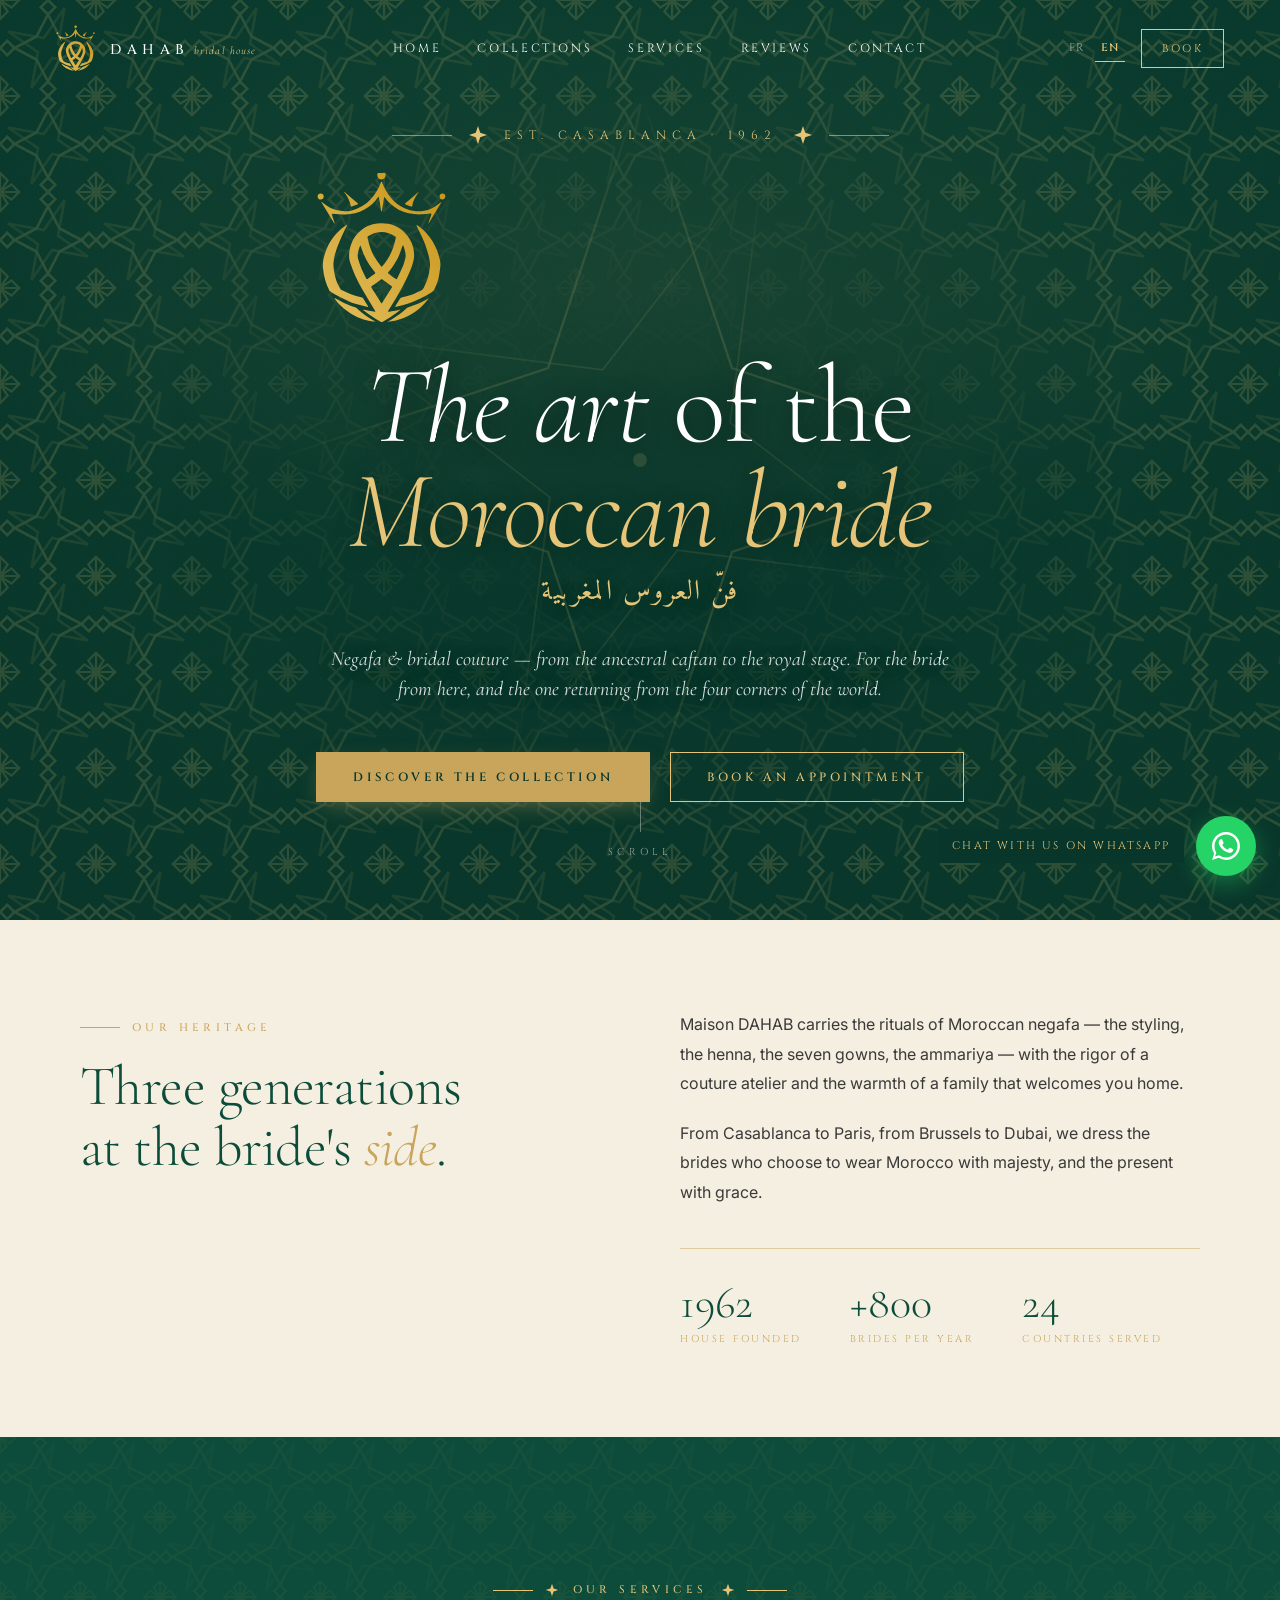
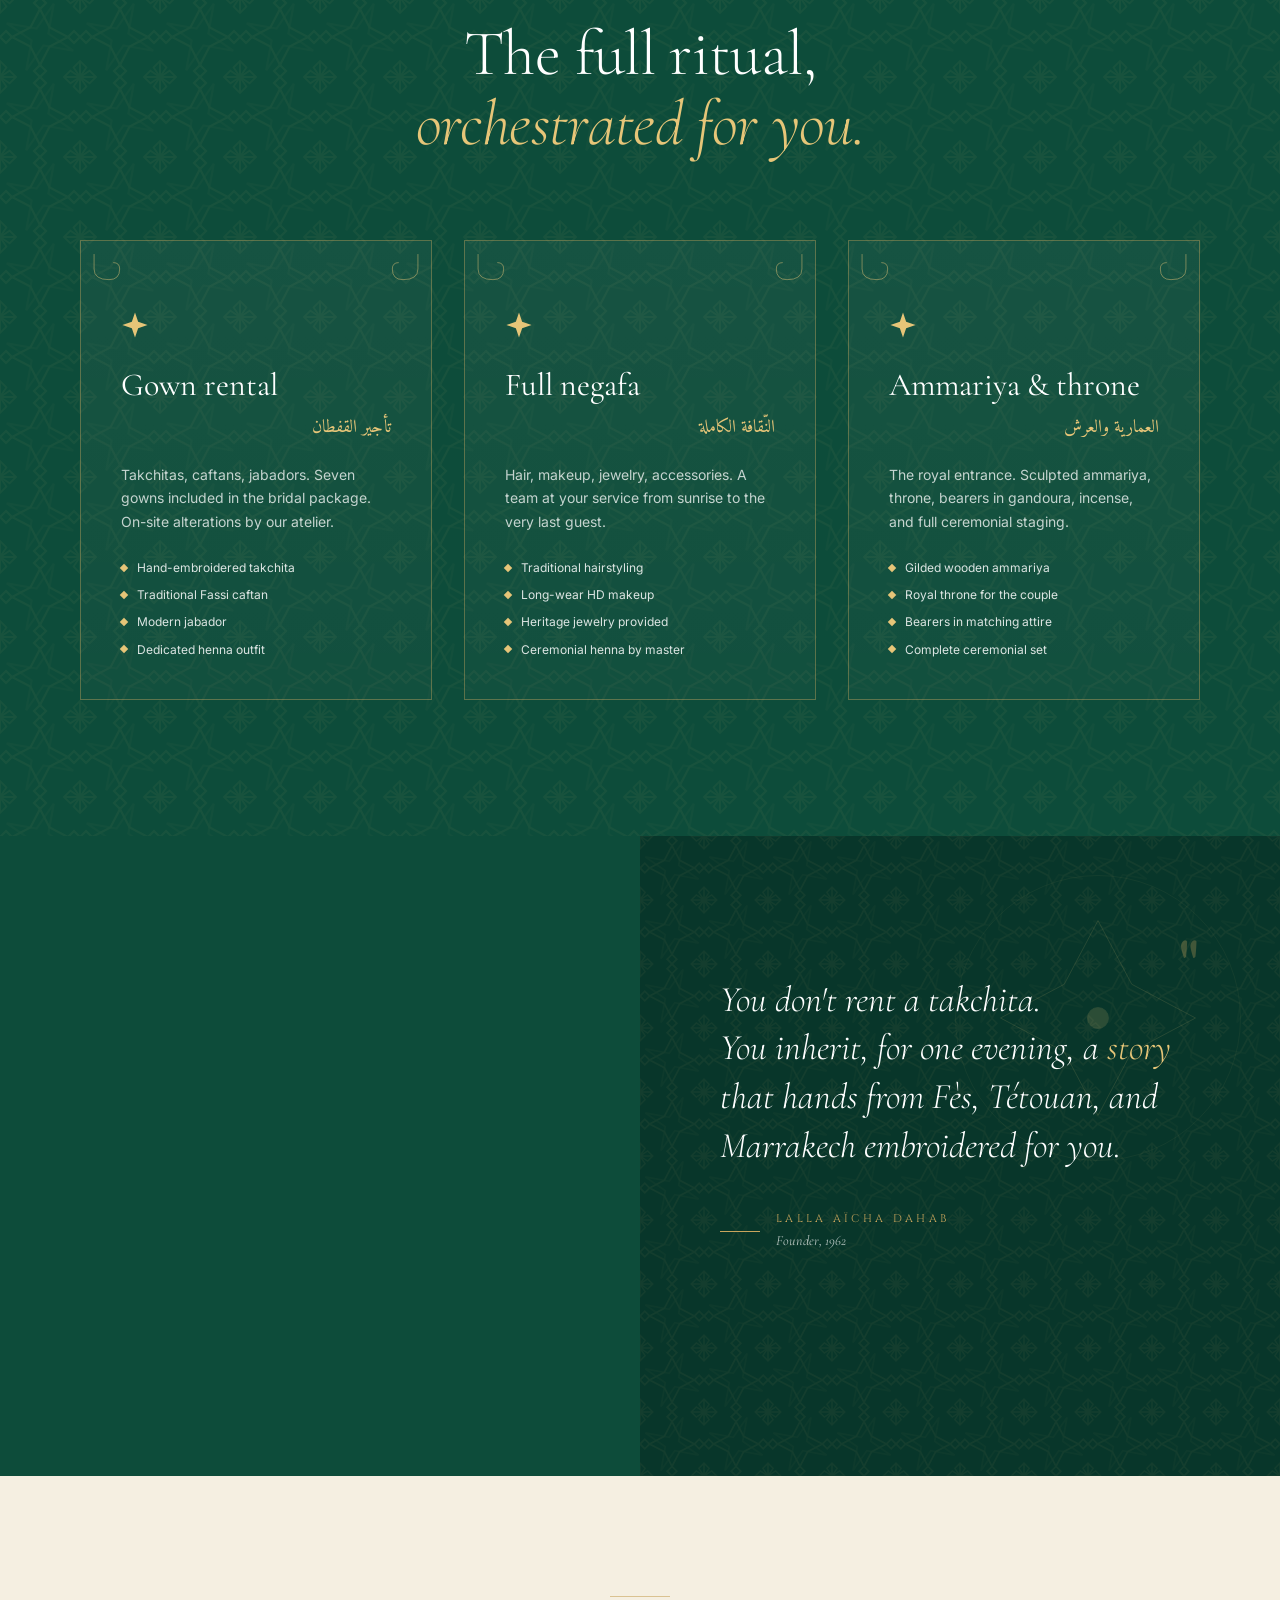
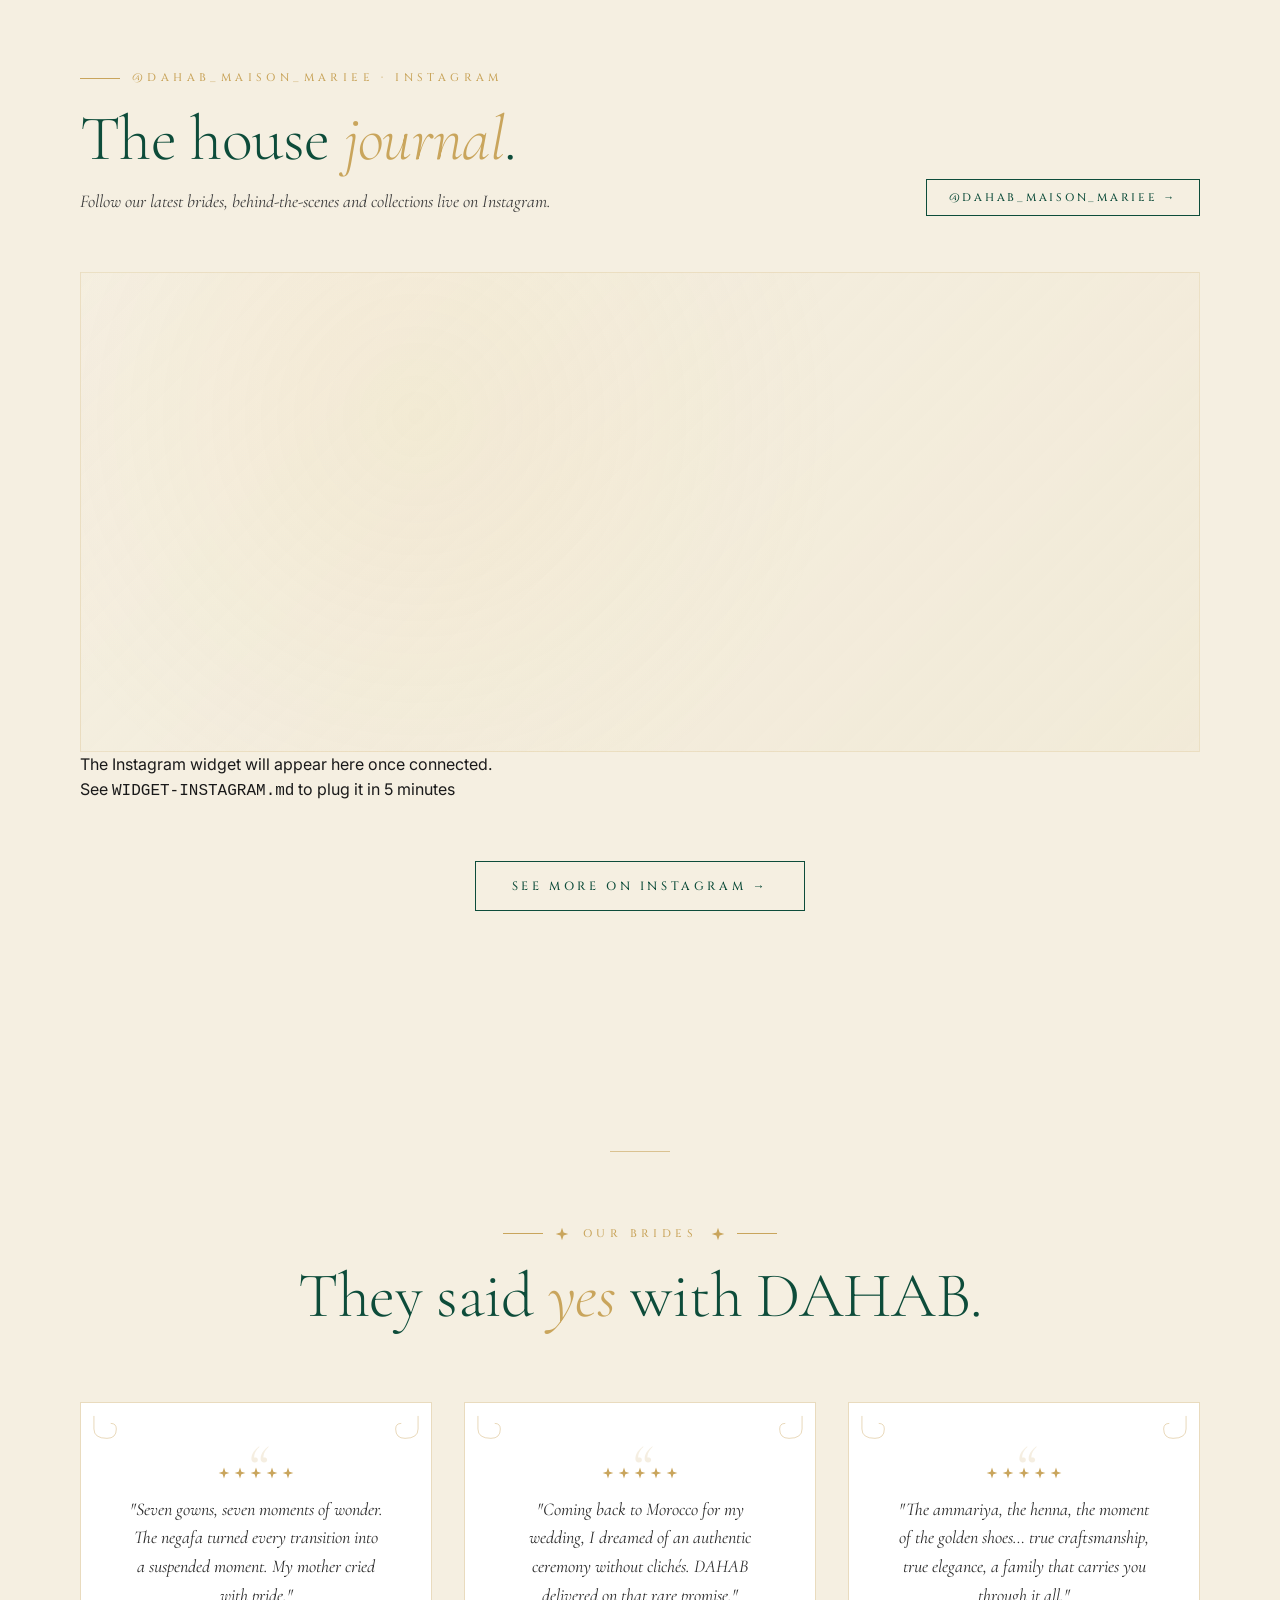
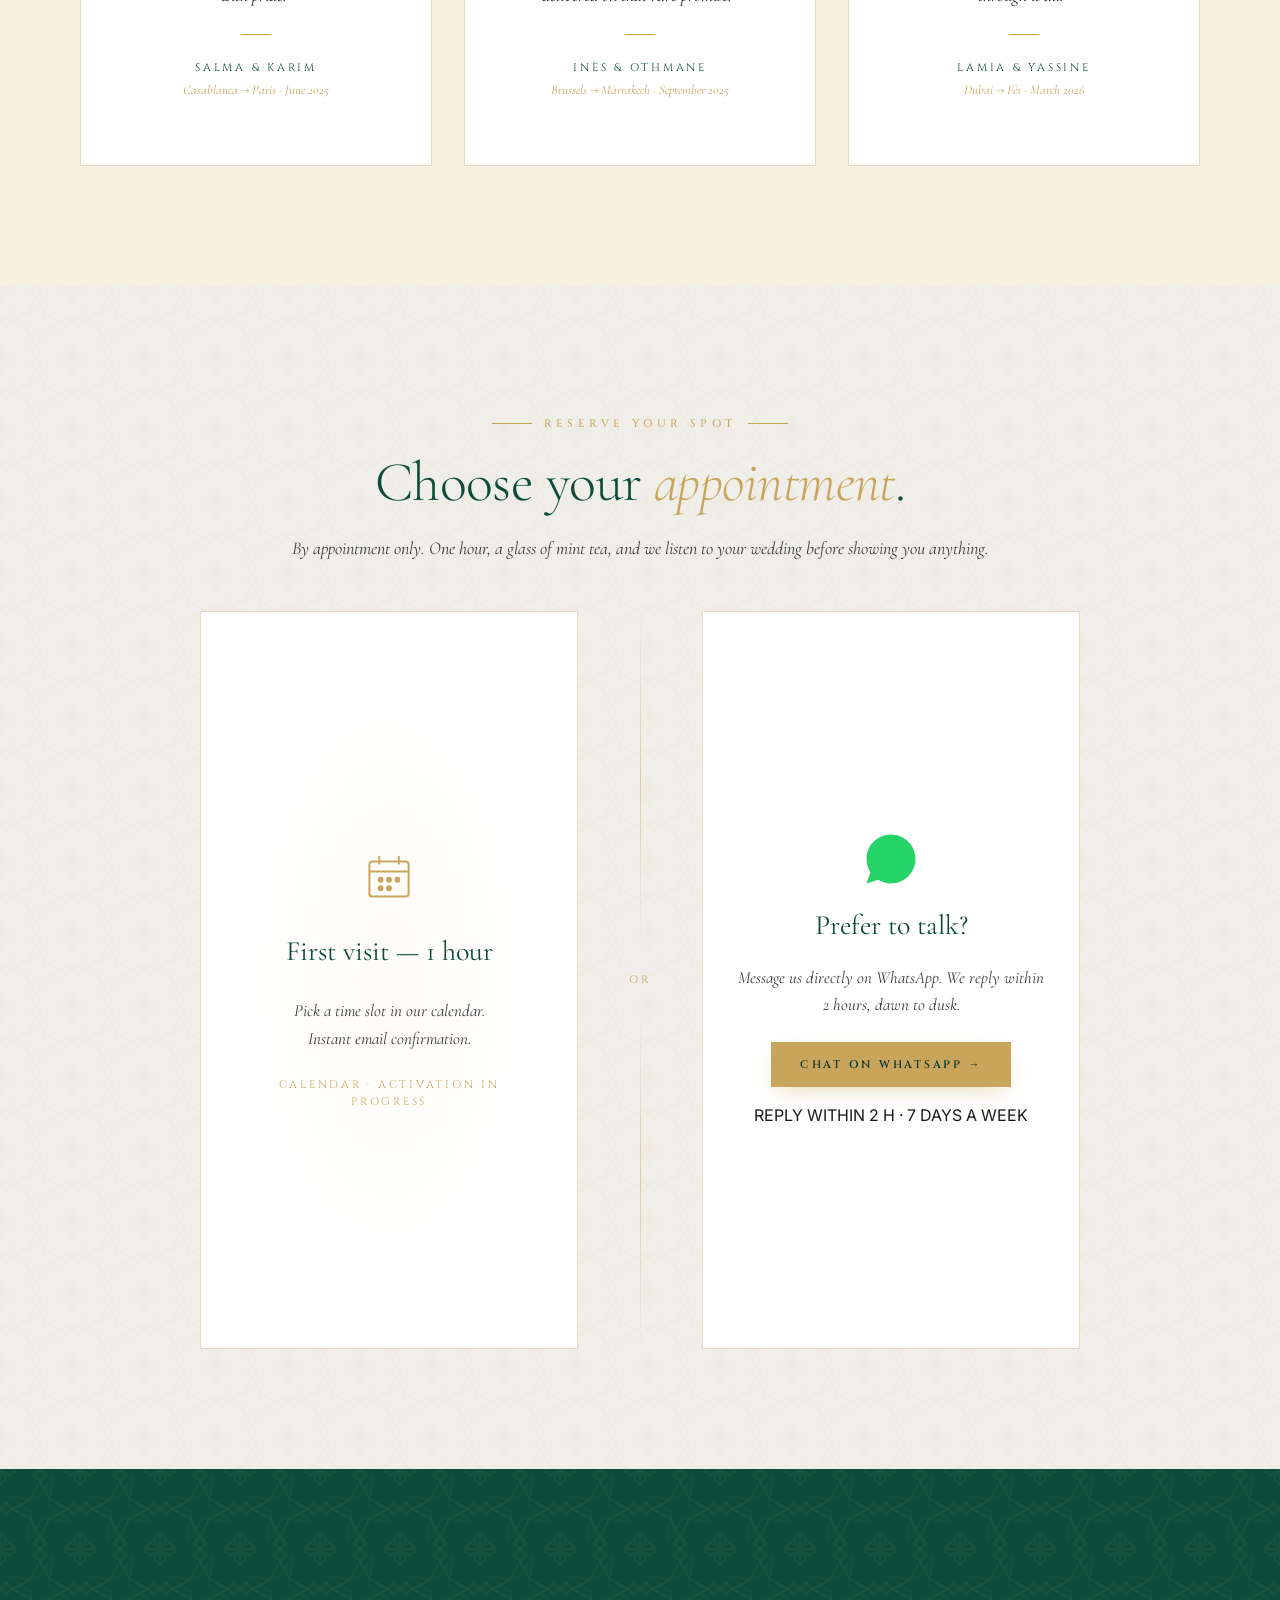
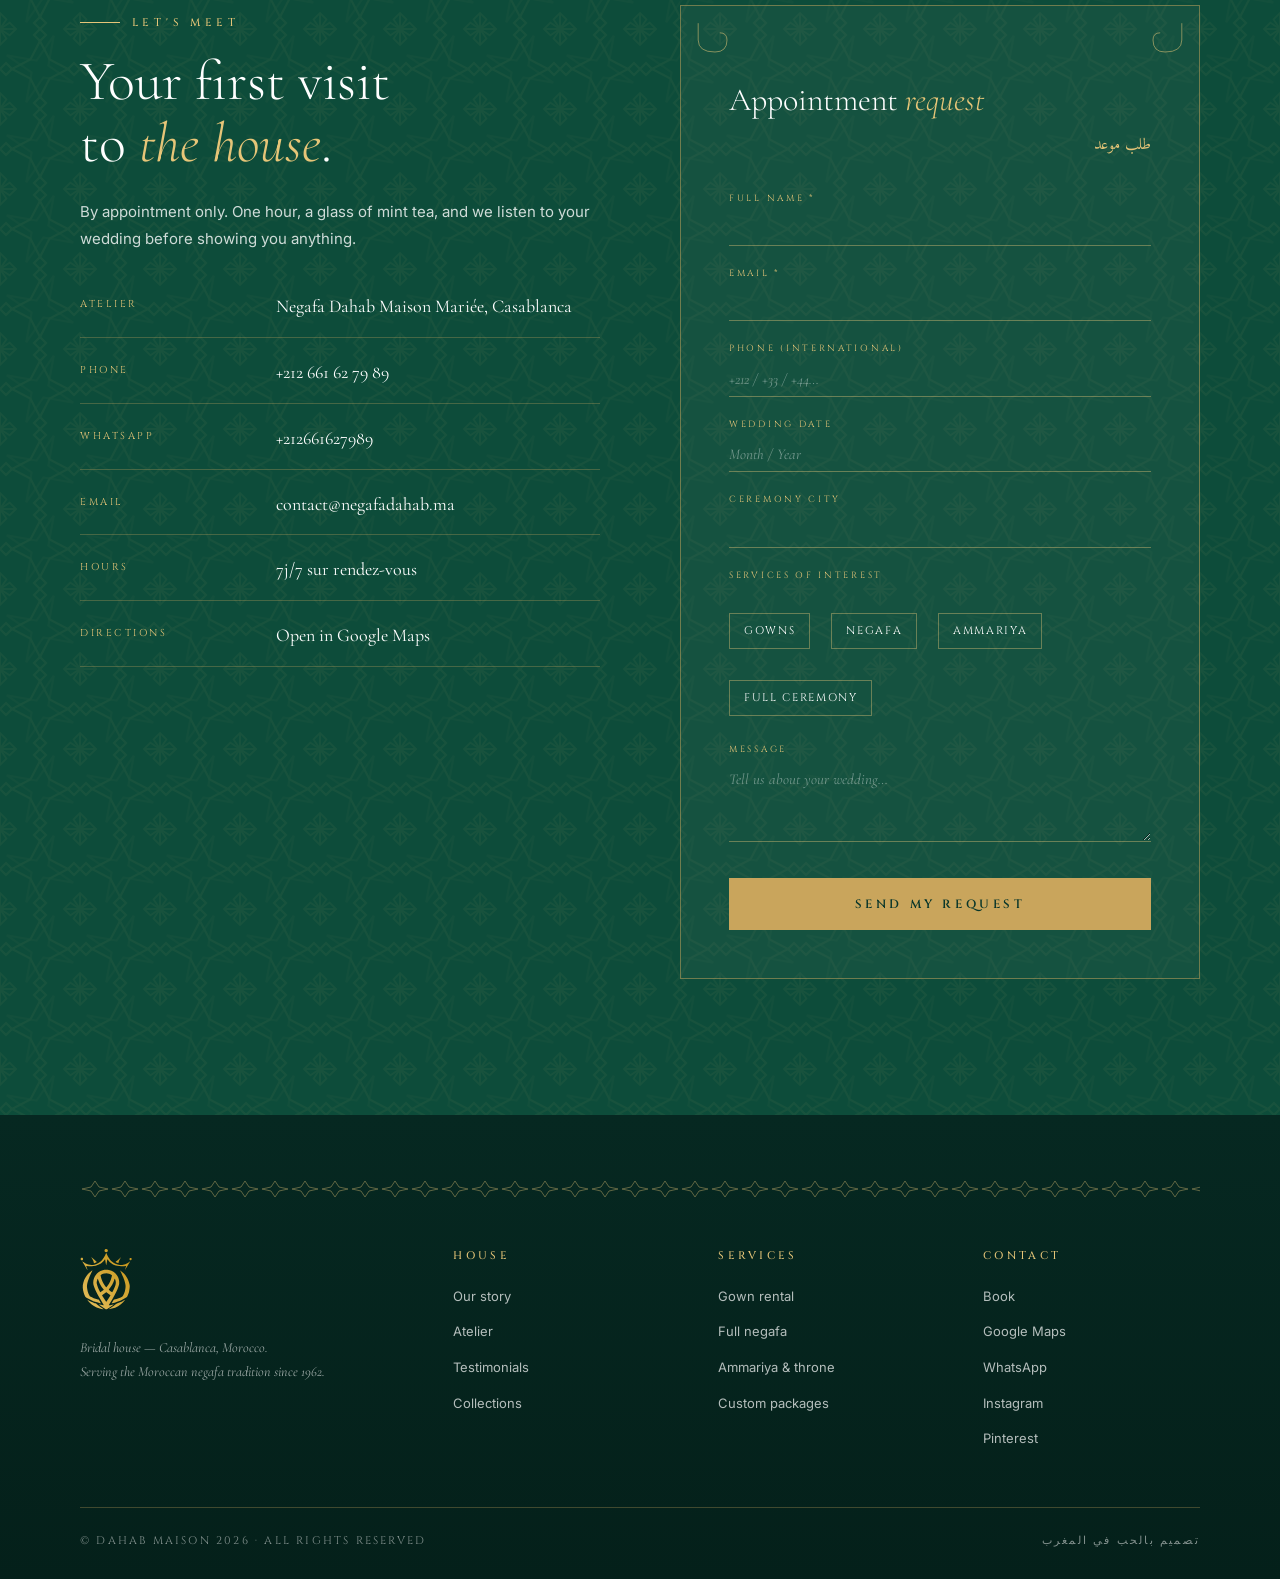
==== commit 08bc3cb6: "seo: connect Google Maps business profile" ====
--- a/en/index.html
+++ b/en/index.html
@@ -4,9 +4,9 @@
   <meta charset="utf-8">
   <meta name="viewport" content="width=device-width, initial-scale=1, viewport-fit=cover">
 
-  <title>DAHAB · Bridal House — Moroccan Negafa &amp; Couture in Casablanca</title>
-  <meta name="description" content="Maison DAHAB has carried the Moroccan negafa tradition since 1962 — bridal styling, henna, seven gowns, ammariya. Couture nuptial atelier in Casablanca. By appointment.">
-  <meta name="keywords" content="negafa, Moroccan wedding, takchita, caftan, ammariya, henna, bride Casablanca, DAHAB, Morocco wedding, bridal couture">
+  <title>Moroccan Negafa in Casablanca & Morocco · DAHAB Bridal House</title>
+  <meta name="description" content="Moroccan negafa for weddings in Casablanca and Morocco: seven gowns, henna, ammariya, caftan rental and complete bridal styling. DAHAB since 1962.">
+  <meta name="keywords" content="Moroccan negafa, negafa Casablanca, negafa Marrakech, Moroccan wedding, takchita wedding, bridal caftan, ammariya, henna ceremony, caftan rental, DAHAB">
   <meta name="author" content="DAHAB Bridal House">
   <meta name="theme-color" content="#0d4c3a">
 
@@ -18,8 +18,8 @@
   <meta property="og:type" content="website">
   <meta property="og:locale" content="en_US">
   <meta property="og:locale:alternate" content="fr_MA">
-  <meta property="og:title" content="DAHAB · Moroccan Bridal House — Casablanca">
-  <meta property="og:description" content="Negafa &amp; bridal couture. Three generations serving the bride — since 1962.">
+  <meta property="og:title" content="Moroccan Negafa in Casablanca & Morocco · DAHAB">
+  <meta property="og:description" content="Complete negafa, henna, ammariya and bridal couture for Moroccan weddings. Three generations serving the bride since 1962.">
   <meta property="og:url" content="https://negafadahab.ma/en/">
   <meta property="og:site_name" content="DAHAB Bridal House">
   <meta property="og:image" content="https://negafadahab.ma/assets/images/og-image.jpg">
@@ -40,7 +40,7 @@
     "@type": "BeautySalon",
     "name": "DAHAB Bridal House",
     "alternateName": "Negafa DAHAB",
-    "description": "Moroccan negafa house — bridal styling, henna, seven gowns, ammariya. Three generations serving the bride since 1962.",
+    "description": "Moroccan negafa house for weddings in Casablanca and Morocco: bridal styling, henna, seven gowns, ammariya and caftan rental.",
     "url": "https://negafadahab.ma/en/",
     "logo": "https://negafadahab.ma/assets/images/logo-emblem-512.png",
     "image": "https://negafadahab.ma/assets/images/og-image.jpg",
@@ -48,11 +48,15 @@
     "priceRange": "$$$$",
     "address": {
       "@type": "PostalAddress",
-      "streetAddress": "14, Rue de la Liberté",
       "addressLocality": "Casablanca",
-      "postalCode": "20250",
       "addressCountry": "MA"
     },
+    "geo": {
+      "@type": "GeoCoordinates",
+      "latitude": "33.5688744",
+      "longitude": "-7.626472"
+    },
+    "hasMap": "https://www.google.com/maps/place/Negafa+Dahab+Maison+Mari%C3%A9e/@33.5688744,-7.626472,17z/data=!3m1!4b1!4m6!3m5!1s0xda7cdc6066617ef:0xc5bc9b69dc99b32a!8m2!3d33.5688744!4d-7.626472!16s%2Fg%2F11njtmp37s",
     "openingHoursSpecification": [{
       "@type": "OpeningHoursSpecification",
       "dayOfWeek": ["Monday","Tuesday","Wednesday","Thursday","Friday","Saturday","Sunday"],
@@ -61,7 +65,38 @@
       "description": "Sur rendez-vous uniquement / By appointment only"
     }],
     "founder": "Lalla Aïcha Dahab",
-    "foundingDate": "1962"
+    "foundingDate": "1962",
+    "areaServed": ["Casablanca", "Marrakech", "Rabat", "Tangier", "Agadir", "Fes", "Morocco"],
+    "hasOfferCatalog": {
+      "@type": "OfferCatalog",
+      "name": "DAHAB bridal services",
+      "itemListElement": [
+        {
+          "@type": "Offer",
+          "itemOffered": {
+            "@type": "Service",
+            "name": "Complete Moroccan negafa service",
+            "url": "https://negafadahab.ma/services/negafa-complete/"
+          }
+        },
+        {
+          "@type": "Offer",
+          "itemOffered": {
+            "@type": "Service",
+            "name": "Henna ceremony",
+            "url": "https://negafadahab.ma/en/#services"
+          }
+        },
+        {
+          "@type": "Offer",
+          "itemOffered": {
+            "@type": "Service",
+            "name": "Ammariya and throne",
+            "url": "https://negafadahab.ma/en/#services"
+          }
+        }
+      ]
+    }
   }
   </script>
 </head>
@@ -559,11 +594,12 @@
       <p>By appointment only. One hour, a glass of mint tea, and we listen to your wedding before showing you anything.</p>
 
       <div class="contact__rows">
-        <div class="contact__row"><div class="l">ATELIER</div><div class="v" data-cfg-address>14, Rue de la Liberté, Casablanca 20250</div></div>
+        <div class="contact__row"><div class="l">ATELIER</div><div class="v"><a data-cfg-maps-link target="_blank" rel="noopener"><span data-cfg-address>Negafa Dahab Maison Mariée, Casablanca</span></a></div></div>
         <div class="contact__row"><div class="l">PHONE</div><div class="v"><a data-cfg-phone href="#">+212 661 62 79 89</a></div></div>
         <div class="contact__row"><div class="l">WHATSAPP</div><div class="v"><a data-cfg-wa-link target="_blank" rel="noopener"><span data-cfg-whatsapp>+212 661 62 79 89</span></a></div></div>
         <div class="contact__row"><div class="l">EMAIL</div><div class="v"><a data-cfg-email href="#">contact@negafadahab.ma</a></div></div>
         <div class="contact__row"><div class="l">HOURS</div><div class="v" data-cfg-hours>Daily · By appointment</div></div>
+        <div class="contact__row"><div class="l">DIRECTIONS</div><div class="v"><a data-cfg-maps-link target="_blank" rel="noopener">Open in Google Maps</a></div></div>
       </div>
     </div>
 
@@ -618,7 +654,7 @@
 
       <div class="footer__col"><h4>HOUSE</h4><ul><li><a href="#heritage">Our story</a></li><li><a href="#atelier">Atelier</a></li><li><a href="#reviews">Testimonials</a></li><li><a href="#collections">Collections</a></li></ul></div>
       <div class="footer__col"><h4>SERVICES</h4><ul><li><a href="#services">Gown rental</a></li><li><a href="#services">Full negafa</a></li><li><a href="#services">Ammariya &amp; throne</a></li><li><a href="#booking">Custom packages</a></li></ul></div>
-      <div class="footer__col"><h4>CONTACT</h4><ul><li><a href="#contact">Book</a></li><li><a data-cfg-wa-link target="_blank" rel="noopener">WhatsApp</a></li><li><a data-cfg-instagram target="_blank" rel="noopener">Instagram</a></li><li><a data-cfg-pinterest target="_blank" rel="noopener">Pinterest</a></li></ul></div>
+      <div class="footer__col"><h4>CONTACT</h4><ul><li><a href="#contact">Book</a></li><li><a data-cfg-maps-link target="_blank" rel="noopener">Google Maps</a></li><li><a data-cfg-wa-link target="_blank" rel="noopener">WhatsApp</a></li><li><a data-cfg-instagram target="_blank" rel="noopener">Instagram</a></li><li><a data-cfg-pinterest target="_blank" rel="noopener">Pinterest</a></li></ul></div>
     </div>
 
     <div class="footer__bar">
--- a/assets/css/style.css
+++ b/assets/css/style.css
@@ -1721,3 +1721,172 @@
   .booking__embed { min-height: auto; }
 }
 
+/* === SEO landing pages === */
+.seo-page {
+  background: var(--ivory);
+  color: var(--text);
+  min-height: 100vh;
+}
+.seo-hero {
+  min-height: 78vh;
+  padding: 120px var(--pad-x) 84px;
+  background: var(--green-deep);
+  color: #fff;
+  display: grid;
+  place-items: center;
+  text-align: center;
+  position: relative;
+  overflow: hidden;
+}
+.seo-hero::before {
+  content: "";
+  position: absolute;
+  inset: 0;
+  background-image:
+    radial-gradient(circle at 50% 18%, rgba(230,197,120,0.16), transparent 34%),
+    linear-gradient(135deg, rgba(13,76,58,0.96), rgba(8,54,42,1));
+}
+.seo-hero > * {
+  position: relative;
+  z-index: 1;
+}
+.seo-logo {
+  display: inline-flex;
+  margin-bottom: 28px;
+}
+.seo-hero h1 {
+  font-family: var(--ff-display);
+  font-size: clamp(46px, 8vw, 92px);
+  font-weight: 300;
+  line-height: .92;
+  max-width: 980px;
+  margin: 18px auto 24px;
+}
+.seo-hero p {
+  font-family: var(--ff-display);
+  font-size: clamp(20px, 2.2vw, 28px);
+  font-style: italic;
+  line-height: 1.5;
+  max-width: 780px;
+  margin: 0 auto;
+  color: rgba(255,255,255,.82);
+}
+.seo-actions {
+  display: flex;
+  gap: 14px;
+  justify-content: center;
+  flex-wrap: wrap;
+  margin-top: 34px;
+}
+.seo-section {
+  padding: 92px var(--pad-x);
+  max-width: 1180px;
+  margin: 0 auto;
+}
+.seo-section h2 {
+  font-family: var(--ff-display);
+  font-size: clamp(34px, 5vw, 64px);
+  font-weight: 300;
+  line-height: 1;
+  color: var(--green);
+  margin: 0 0 28px;
+}
+.seo-section h3 {
+  font-family: var(--ff-cinzel);
+  font-size: 15px;
+  letter-spacing: .16em;
+  text-transform: uppercase;
+  color: var(--green);
+}
+.seo-section p,
+.seo-section li {
+  font-size: 17px;
+  line-height: 1.8;
+  color: var(--text-soft);
+}
+.seo-grid {
+  display: grid;
+  grid-template-columns: minmax(0, 1.35fr) minmax(280px, .65fr);
+  gap: 56px;
+  align-items: start;
+}
+.seo-card {
+  border: 1px solid rgba(201,165,92,.35);
+  padding: 34px;
+  background: rgba(255,255,255,.34);
+}
+.seo-card ul {
+  margin: 18px 0 0;
+  padding-left: 18px;
+}
+.seo-card li + li {
+  margin-top: 12px;
+}
+.seo-band {
+  max-width: none;
+  background: var(--green);
+  color: #fff;
+}
+.seo-band .eyebrow,
+.seo-band h2 {
+  color: var(--gold-light);
+}
+.seo-band h2 {
+  max-width: 1060px;
+  margin-left: auto;
+  margin-right: auto;
+}
+.seo-steps {
+  max-width: 1180px;
+  margin: 44px auto 0;
+  display: grid;
+  grid-template-columns: repeat(3, minmax(0, 1fr));
+  gap: 24px;
+}
+.seo-steps > div {
+  border: 1px solid rgba(230,197,120,.32);
+  padding: 28px;
+}
+.seo-steps span {
+  font-family: var(--ff-cinzel);
+  color: var(--gold-light);
+  letter-spacing: .2em;
+}
+.seo-steps h3,
+.seo-steps p {
+  color: #fff;
+}
+.seo-faq details {
+  border-top: 1px solid rgba(201,165,92,.3);
+  padding: 22px 0;
+}
+.seo-faq details:last-child {
+  border-bottom: 1px solid rgba(201,165,92,.3);
+}
+.seo-faq summary {
+  cursor: pointer;
+  font-family: var(--ff-display);
+  font-size: 24px;
+  color: var(--green);
+}
+.seo-cta {
+  text-align: center;
+  padding-top: 60px;
+}
+.seo-cta p {
+  max-width: 680px;
+  margin: 0 auto 28px;
+}
+@media (max-width: 860px) {
+  .seo-grid,
+  .seo-steps {
+    grid-template-columns: 1fr;
+  }
+  .seo-section {
+    padding: 64px var(--pad-x);
+  }
+  .seo-hero {
+    min-height: auto;
+    padding-top: 96px;
+  }
+}
